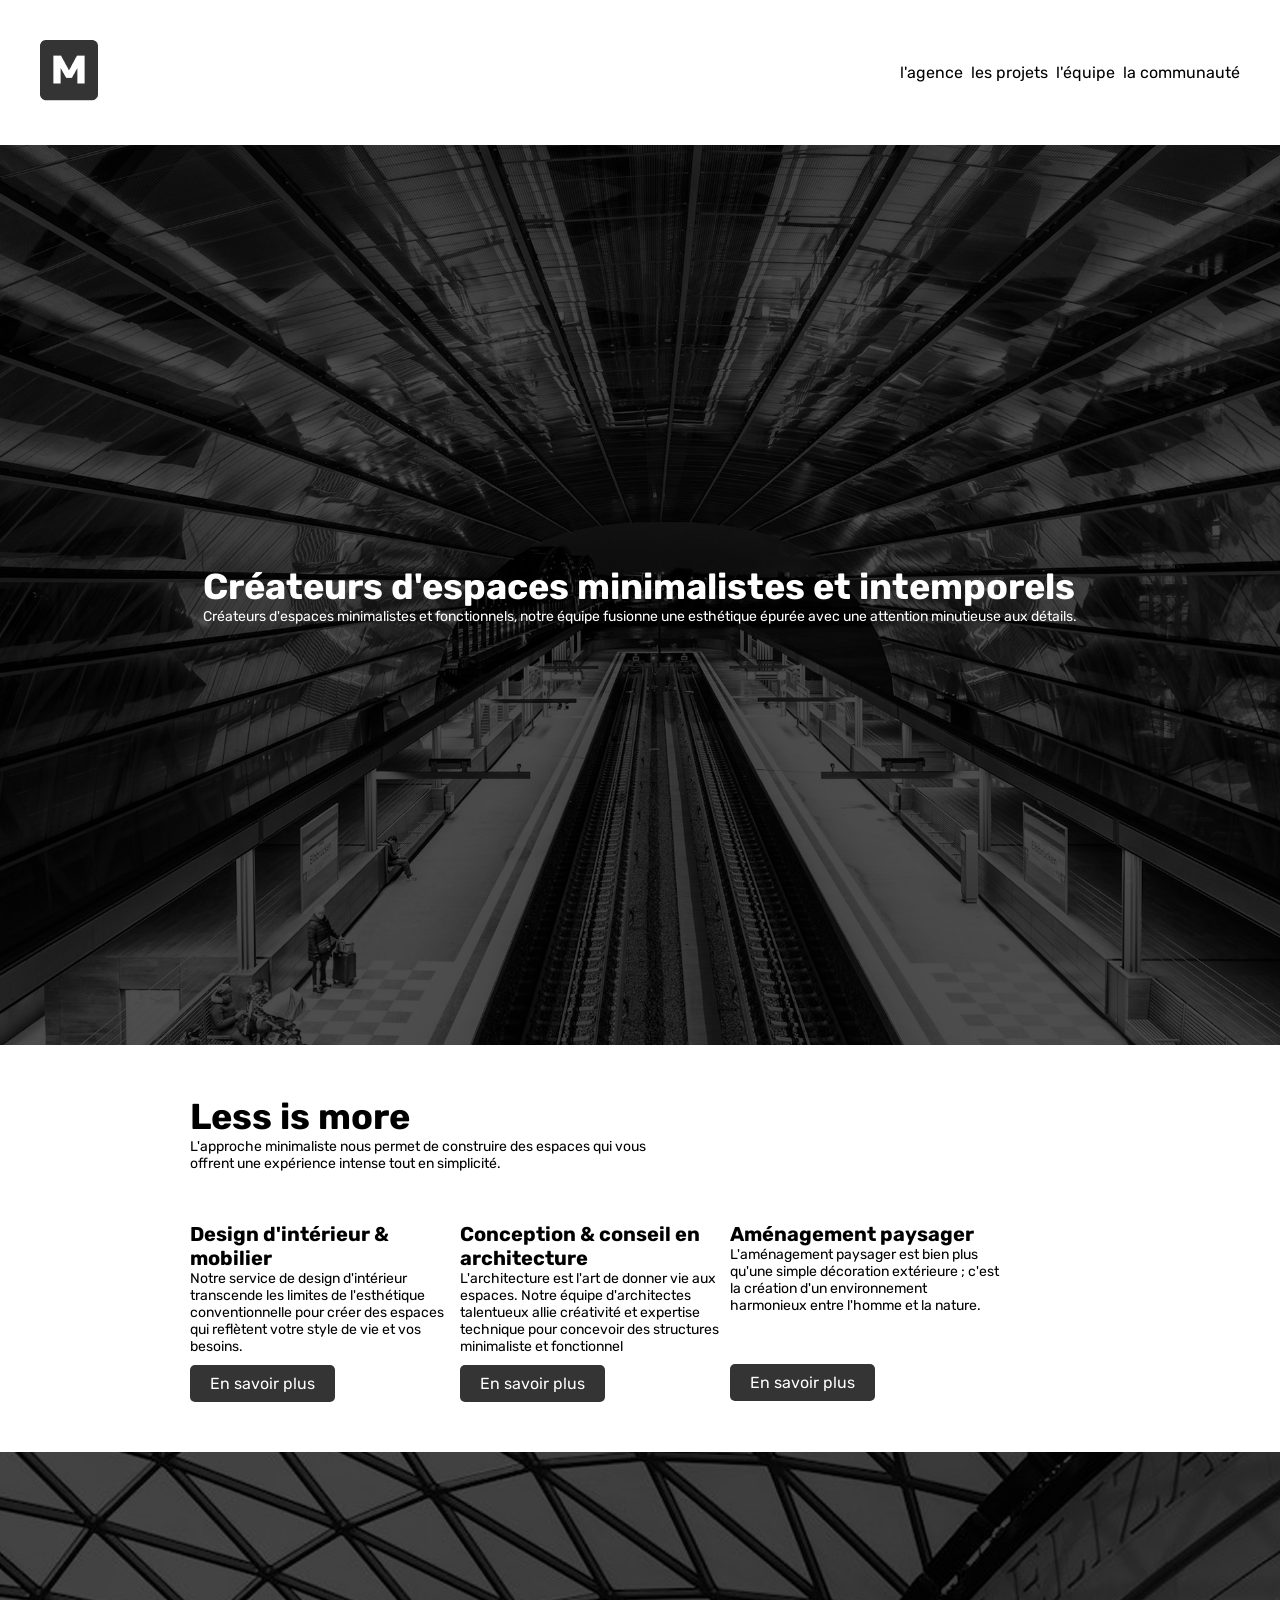
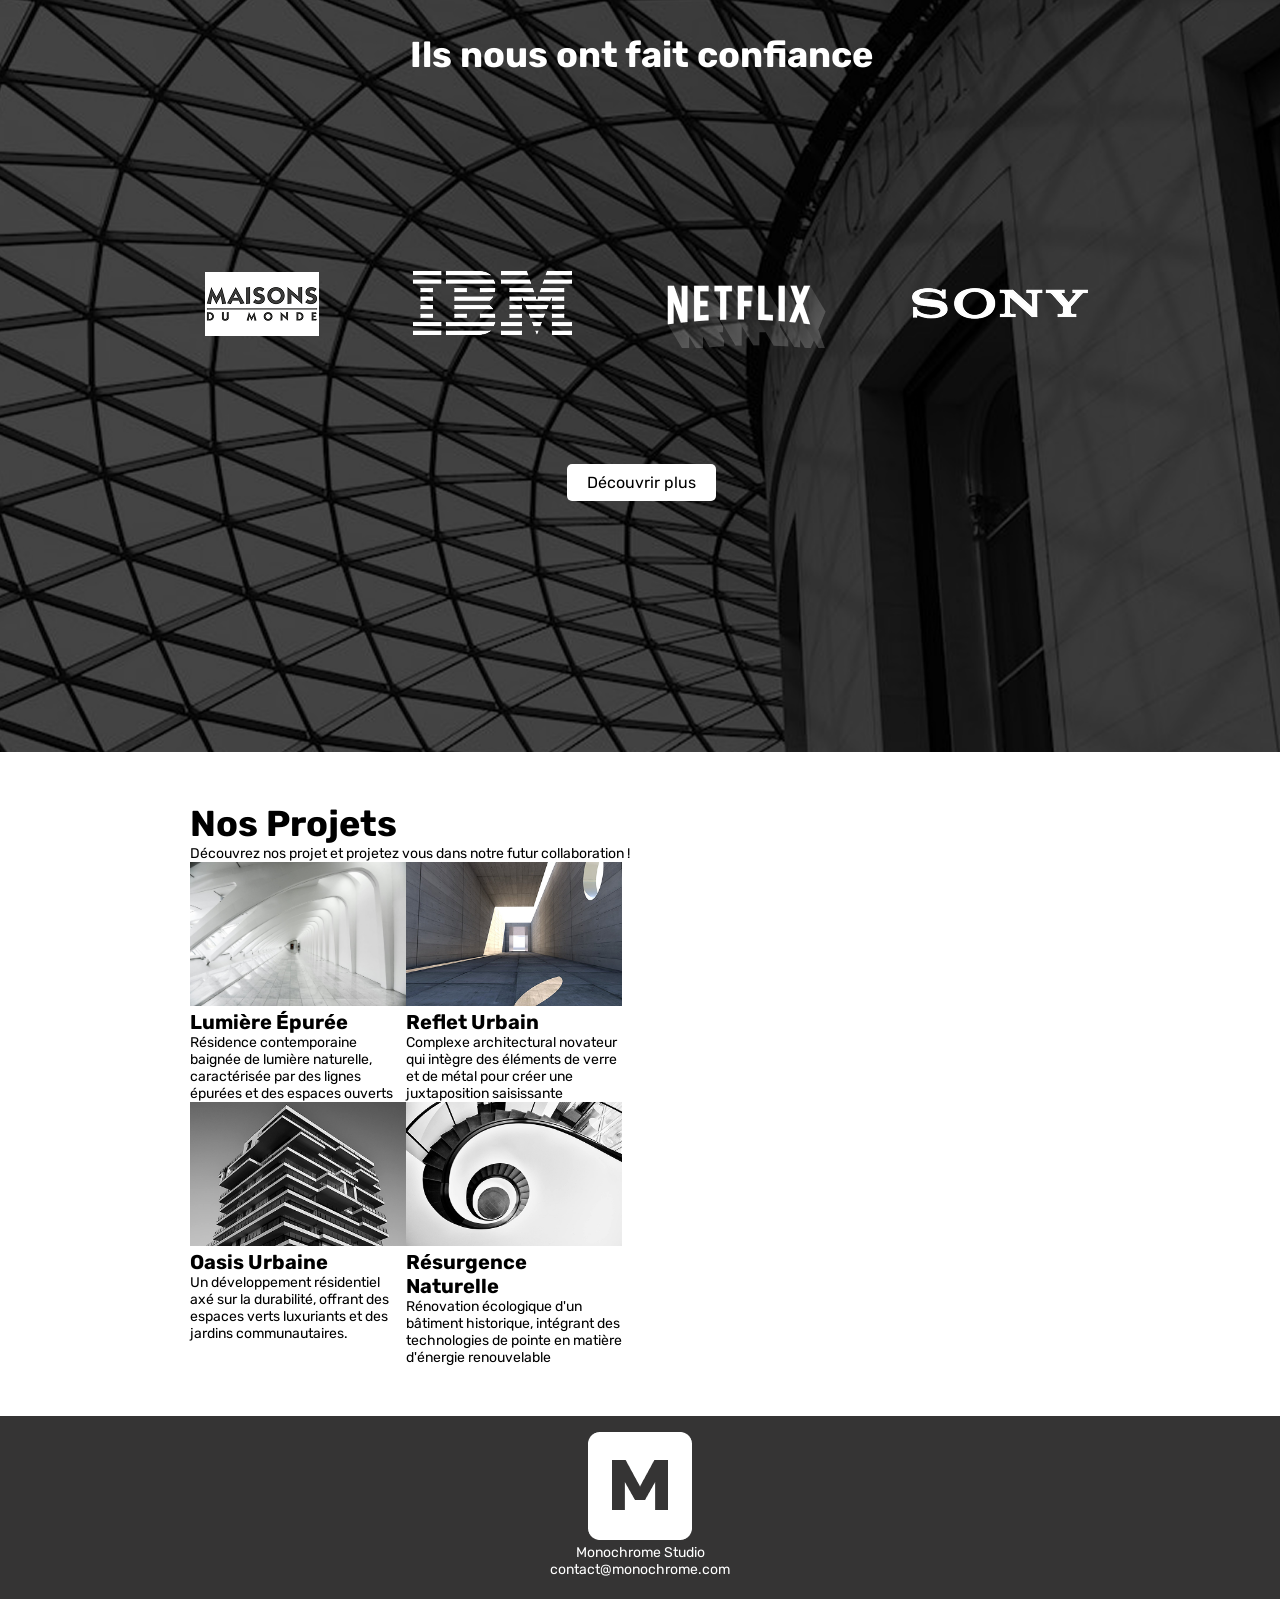
==== index.html @ 053a8d9b "ajout" ====
<!DOCTYPE html>
<html lang="en">

<head>
    <meta charset="UTF-8">
    <meta name="viewport" content="width=device-width, initial-scale=1.0">
    <title>Monochrome</title>
    <link rel="stylesheet" href="style.css">
</head>

<body>
    <header>

        <div>
            <img src="asset/logo-black.png" alt="logo">
        </div>

        <nav id="menu" class="gap-8">

            <a href="" class="black">l'agence</a>
            <a href="#projets" class="black">les projets</a>
            <a href="" class="black">l'équipe</a>
            <a href="" class="black">la communauté</a>

        </nav>

    </header>

    <main>

        <section class="section-hero blanc">
            <div class="">
                <h1 class="taille">Créateurs d'espaces minimalistes et intemporels</h1>
                <p>Créateurs d'espaces minimalistes et fonctionnels, notre équipe fusionne une esthétique
                    épurée avec une attention minutieuse aux détails.</p>
            </div>
        </section>


        <section class="container-1200">
            <h2 class="taille">Less is more</h2>
            <p>L'approche minimaliste nous permet de construire des espaces qui vous <br>offrent une expérience intense
                tout en simplicité.</p>

            <div class="flex mt-50">
                <div class="w-30">
                    <h2>Design d'intérieur & mobilier</h2>
                    <p>Notre service de design d'intérieur transcende les limites de l'esthétique conventionnelle pour
                        créer des espaces qui reflètent votre style de vie et vos besoins. </p>
                    <a class="bouton mt-10" href="">En savoir plus</a>
                </div>

                <div class="w-30">
                    <h2>Conception & conseil en architecture</h2>
                    <p>L'architecture est l'art de donner vie aux espaces. Notre équipe d'architectes talentueux allie
                        créativité et expertise technique pour concevoir des structures minimaliste et fonctionnel</p>
                    <a class="bouton mt-10" href="">En savoir plus</a>
                </div>

                <div class="w-30">
                    <h2>Aménagement paysager</h2>
                    <p>L'aménagement paysager est bien plus qu'une simple décoration extérieure ; c'est la création d'un
                        environnement harmonieux entre l'homme et la nature. </p>
                    <a class="bouton mt-50" href="">En savoir plus</a>
                </div>
            </div>
        </section>

        <section class="fond2">

            <h2 class="taille blanc relative">Ils nous ont fait confiance</h2>

            <div>
                <img class="padding" src="asset/maison-du-monde.png" alt="maison-du-monde">
                <img class="padding" src="asset/ibm.png" alt="ibm">
                <img class="padding" src="asset/netflix.png" alt="netflix">
                <img class="padding" src="asset/sony.png" alt="sony">
            </div>

            <a class="btn" href="">Découvrir plus</a>
        </section>

        <section id="projets" class="container-1200">

            <div>
                <h2 class="taille">Nos Projets</h2>
                <p>Découvrez nos projet et projetez vous dans notre futur collaboration !</p>

            </div>

            <div class="flex w-48">

                <div class="w-50">
                    <a target=_blank href="page2.html">

                        <img src="asset/img1-lumiere-Epuree.png" alt="lumière" class="w-100">
                        <h2>Lumière Épurée</h2>
                        <p>Résidence contemporaine baignée de lumière naturelle, caractérisée par des lignes épurées et
                            des
                            espaces ouverts</p>
                    </a>
                </div>

                <div class="w-50">
                    <img src="asset/img-galerie-2.png" alt="reflet" class="w-100">
                    <h2>Reflet Urbain</h2>
                    <p>Complexe architectural novateur qui intègre des éléments de verre et de métal pour créer une
                        juxtaposition saisissante</p>
                </div>



                <div class="w-50">
                    <img src="asset/img-galerie-3.png" alt="oasis" class="w-100">
                    <h2>Oasis Urbaine</h2>
                    <p>Un développement résidentiel axé sur la durabilité, offrant des espaces verts luxuriants et
                        des
                        jardins communautaires.</p>
                </div>

                <div class="w-50">
                    <img src="asset/img-galerie-4.png" alt="résurgence" class="w-100">
                    <h2>Résurgence Naturelle</h2>
                    <p>Rénovation écologique d'un bâtiment historique, intégrant des technologies de pointe en
                        matière
                        d'énergie renouvelable</p>
                </div>
            </div>
        </section>
    </main>

    <footer>
        <img src="asset/logo-white.png" alt="logo">
        <p>Monochrome Studio</p>
        <p>contact@monochrome.com</p>
    </footer>


</body>

</html>
---- style.css ----
@import url('https://fonts.googleapis.com/css2?family=Rubik:ital,wght@0,300..900;1,300..900&display=swap');

* {
    margin: 0;
    padding: 0;
    box-sizing: border-box;
    font-family: "Rubik", sans-serif;
}

body {
    font-family: "Rubik", sans-serif;
}

header {
    display: flex;
    flex-wrap: wrap;
    justify-content: space-between;
    align-items: center;
    padding: 40px;
}

.gap-8 {
    display: flex;
    gap: 8px;
}

/*
header a {
    font-size: 16px;
    color: black;
}

nav {
    width: max-content;
}
*/

.blanc {
    color: #FFFFFF;
}

.centrer {
    text-align: center;
}

.section-hero {
    width: 1280px;
    height: 100vh;
    /* 100% de la hauteur de l'écran */
    background-image: url(asset/bg-image-hero.png);
    background-repeat: no-repeat;
    background-size: cover;
    display: flex;
    align-items: center;
    justify-content: center;
}

.fond2 {
    width: 1283px;
    height: 100vh;
    background-image: url(asset/bg-image-2.png);
    background-repeat: no-repeat;
    background-position: center;
    background-size: cover;
    display: flex;
    flex-direction: column;
    justify-content: center;
    align-items: center;
    text-align: center;
    padding: 2rem;
}

/*
nav a {
    text-align: center;
    font-weight: bold;
    padding: 10px;
}
*/

/* Texte */
a {
    text-decoration: none;
    color: black;
    /* font-size: 16px; */
}

.black {
    color: black;
}

/* Taille */

.w-40 {
    width: 40px;
}

/*
#menu a {
    letter-spacing: 0.2rem;
}

#menu li {
    display: inline-block;
    padding: 0 1rem;
}

li {
    list-style: none;
}

ul {
    padding: 0;
}
*/

.taille {
    font-size: 36px;
}

h1 {
    font-weight: bold;
}

h2 {
    font-weight: bold;
    font-size: 20px;
}

p {
    font-weight: 400;
    font-size: 14px;
}

.paragraphe {
    width: 307px;
    height: 213px;
}

.paragraphes {
    width: 315px;
    height: 161px;
}

.flex {
    display: flex;
    flex-wrap: wrap;
    /* justify-content: space-between; */
    /* align-items: center; */
}

.w-30{
    width: 30%;
}

.w-48{
    width: 48%;
}

.w-50{
    width: 50%;
}

.w-100{
    width: 100%;
}

.container-1200{
    max-width: 1000px;
    width: 100%;
    margin-left: auto;
    margin-right: auto;
    padding: 50px;
}

.padding {
    padding: 2rem;
}

.relative {
    position: relative;
    top: -150px;
}

.position {
    position: relative;
    left: 260px;
}

.bouton {
    border-radius: 5px;
    background-color: #353434;
    padding: 9px 20px;
    color: white;
    display: inline-block;
}

.btn {
    border-radius: 5px;
    background-color: white;
    padding: 9px 20px;
    color: black;
    display: inline-block;
    position: relative;
    top: 80px;
}

.bouton_deux {
    border-radius: 5px;
    background-color: #353434;
    color: white;
    padding: 9px 20px;
    display: inline-block;
    position: absolute;
    top: 120px;
}

.lumière {
    width: 832px;
    height: 521px;
}

.architecture {
    width: 350px;
    height: 525px;
}

.marges {
    margin-inline: 200px 200px;
}

footer {
    width: 1280px;
    height: 183px;
    background-color: #353434;
    text-align: center;
    color: white;
    padding: 1rem 0 1rem 0;
}

.mt-50{
    margin-top: 50px;
}

.mt-10{
    margin-top: 10px;
}
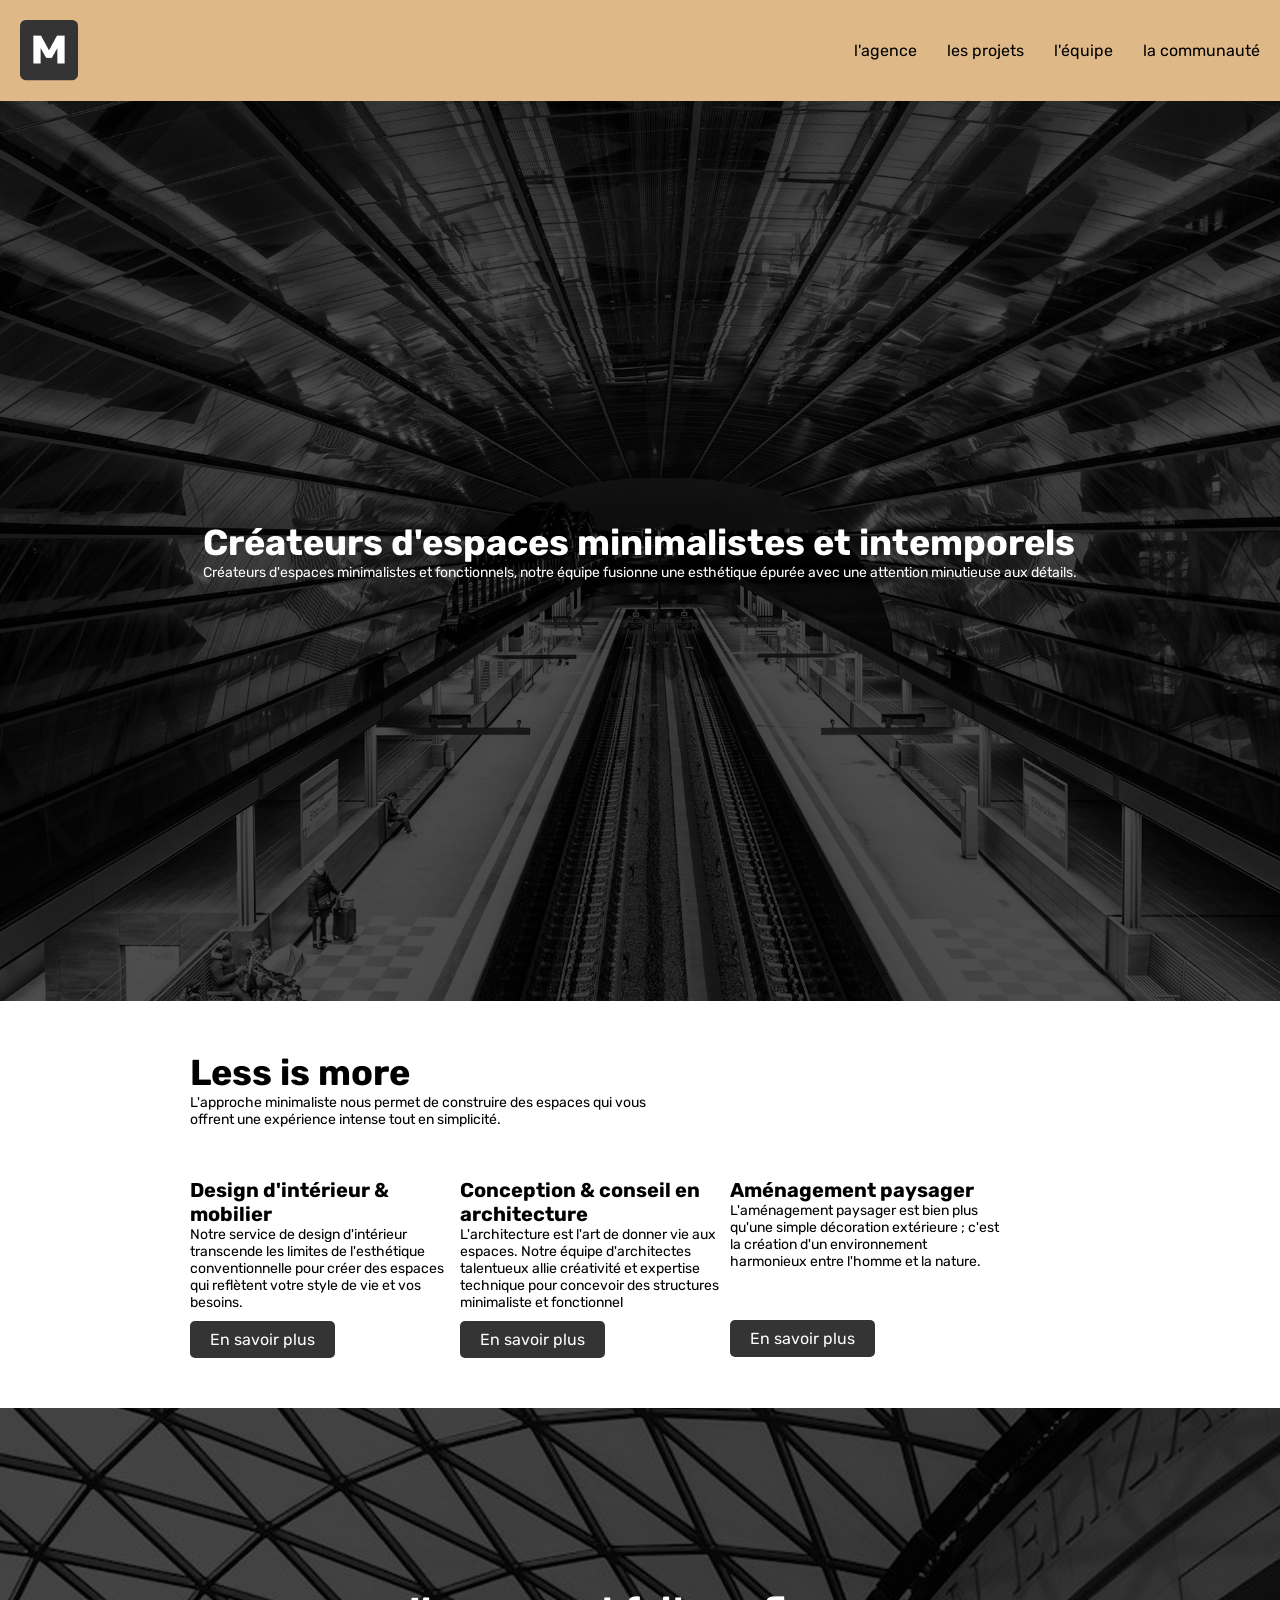
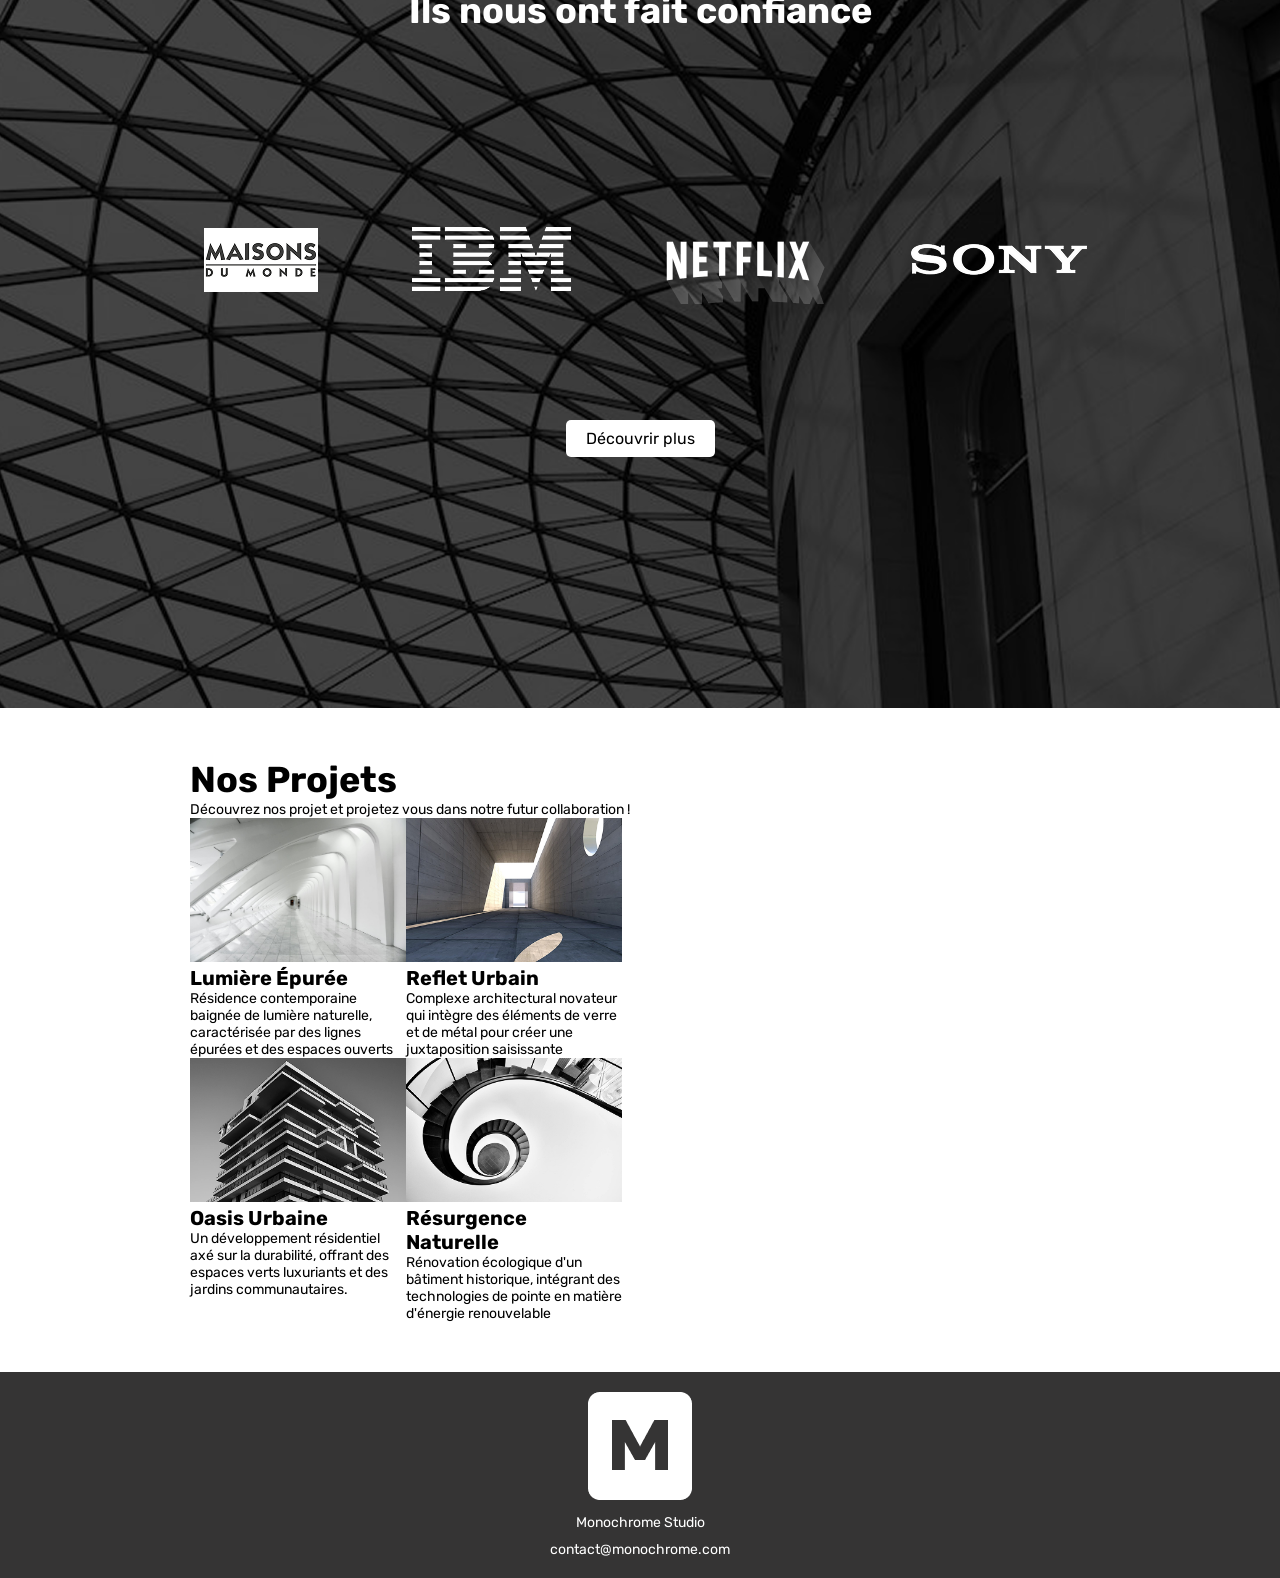
==== commit 4e3ee7d7: "header" ====
--- a/index.html
+++ b/index.html
@@ -12,16 +12,18 @@
     <header>
 
         <div>
-            <img src="asset/logo-black.png" alt="logo">
+            <a href="index.html">
+                <img src="asset/logo-black.png" alt="logo" class="logo">
+            </a>
         </div>
 
-        <nav id="menu" class="gap-8">
-
-            <a href="" class="black">l'agence</a>
-            <a href="#projets" class="black">les projets</a>
-            <a href="" class="black">l'équipe</a>
-            <a href="" class="black">la communauté</a>
-
+        <nav>
+            <ul>
+                <li><a href="" class="black">l'agence</a></li>
+                <li><a href="#projets" class="black">les projets</a></li>
+                <li><a href="" class="black">l'équipe</a></li>
+                <li><a href="" class="black">la communauté</a></li>
+            </ul>
         </nav>
 
     </header>
@@ -131,8 +133,8 @@
 
     <footer>
         <img src="asset/logo-white.png" alt="logo">
-        <p>Monochrome Studio</p>
-        <p>contact@monochrome.com</p>
+        <p class="mt-10">Monochrome Studio</p>
+        <p class="mt-10">contact@monochrome.com</p>
     </footer>
 
 
--- a/style.css
+++ b/style.css
@@ -11,29 +11,38 @@
     font-family: "Rubik", sans-serif;
 }
 
+.logo {
+    display: flex;
+    align-items: center;
+}
+
 header {
+    position: sticky;
+    top: 0;
+    left: 0;
     display: flex;
     flex-wrap: wrap;
     justify-content: space-between;
     align-items: center;
-    padding: 40px;
+    padding: 20px;
+    background-color: burlywood;
+}
+
+ul {
+    display: flex;
+    justify-content: space-between;
+    align-items: center;
+    gap: 30px;
+}
+
+li {
+    list-style: none;
 }
 
 .gap-8 {
     display: flex;
     gap: 8px;
 }
-
-/*
-header a {
-    font-size: 16px;
-    color: black;
-}
-
-nav {
-    width: max-content;
-}
-*/
 
 .blanc {
     color: #FFFFFF;
@@ -44,7 +53,6 @@
 }
 
 .section-hero {
-    width: 1280px;
     height: 100vh;
     /* 100% de la hauteur de l'écran */
     background-image: url(asset/bg-image-hero.png);
@@ -56,7 +64,6 @@
 }
 
 .fond2 {
-    width: 1283px;
     height: 100vh;
     background-image: url(asset/bg-image-2.png);
     background-repeat: no-repeat;
@@ -70,15 +77,9 @@
     padding: 2rem;
 }
 
-/*
-nav a {
-    text-align: center;
-    font-weight: bold;
-    padding: 10px;
-}
-*/
 
 /* Texte */
+
 a {
     text-decoration: none;
     color: black;
@@ -94,25 +95,6 @@
 .w-40 {
     width: 40px;
 }
-
-/*
-#menu a {
-    letter-spacing: 0.2rem;
-}
-
-#menu li {
-    display: inline-block;
-    padding: 0 1rem;
-}
-
-li {
-    list-style: none;
-}
-
-ul {
-    padding: 0;
-}
-*/
 
 .taille {
     font-size: 36px;
@@ -230,12 +212,10 @@
 }
 
 footer {
-    width: 1280px;
-    height: 183px;
     background-color: #353434;
     text-align: center;
     color: white;
-    padding: 1rem 0 1rem 0;
+    padding: 20px;
 }
 
 .mt-50{
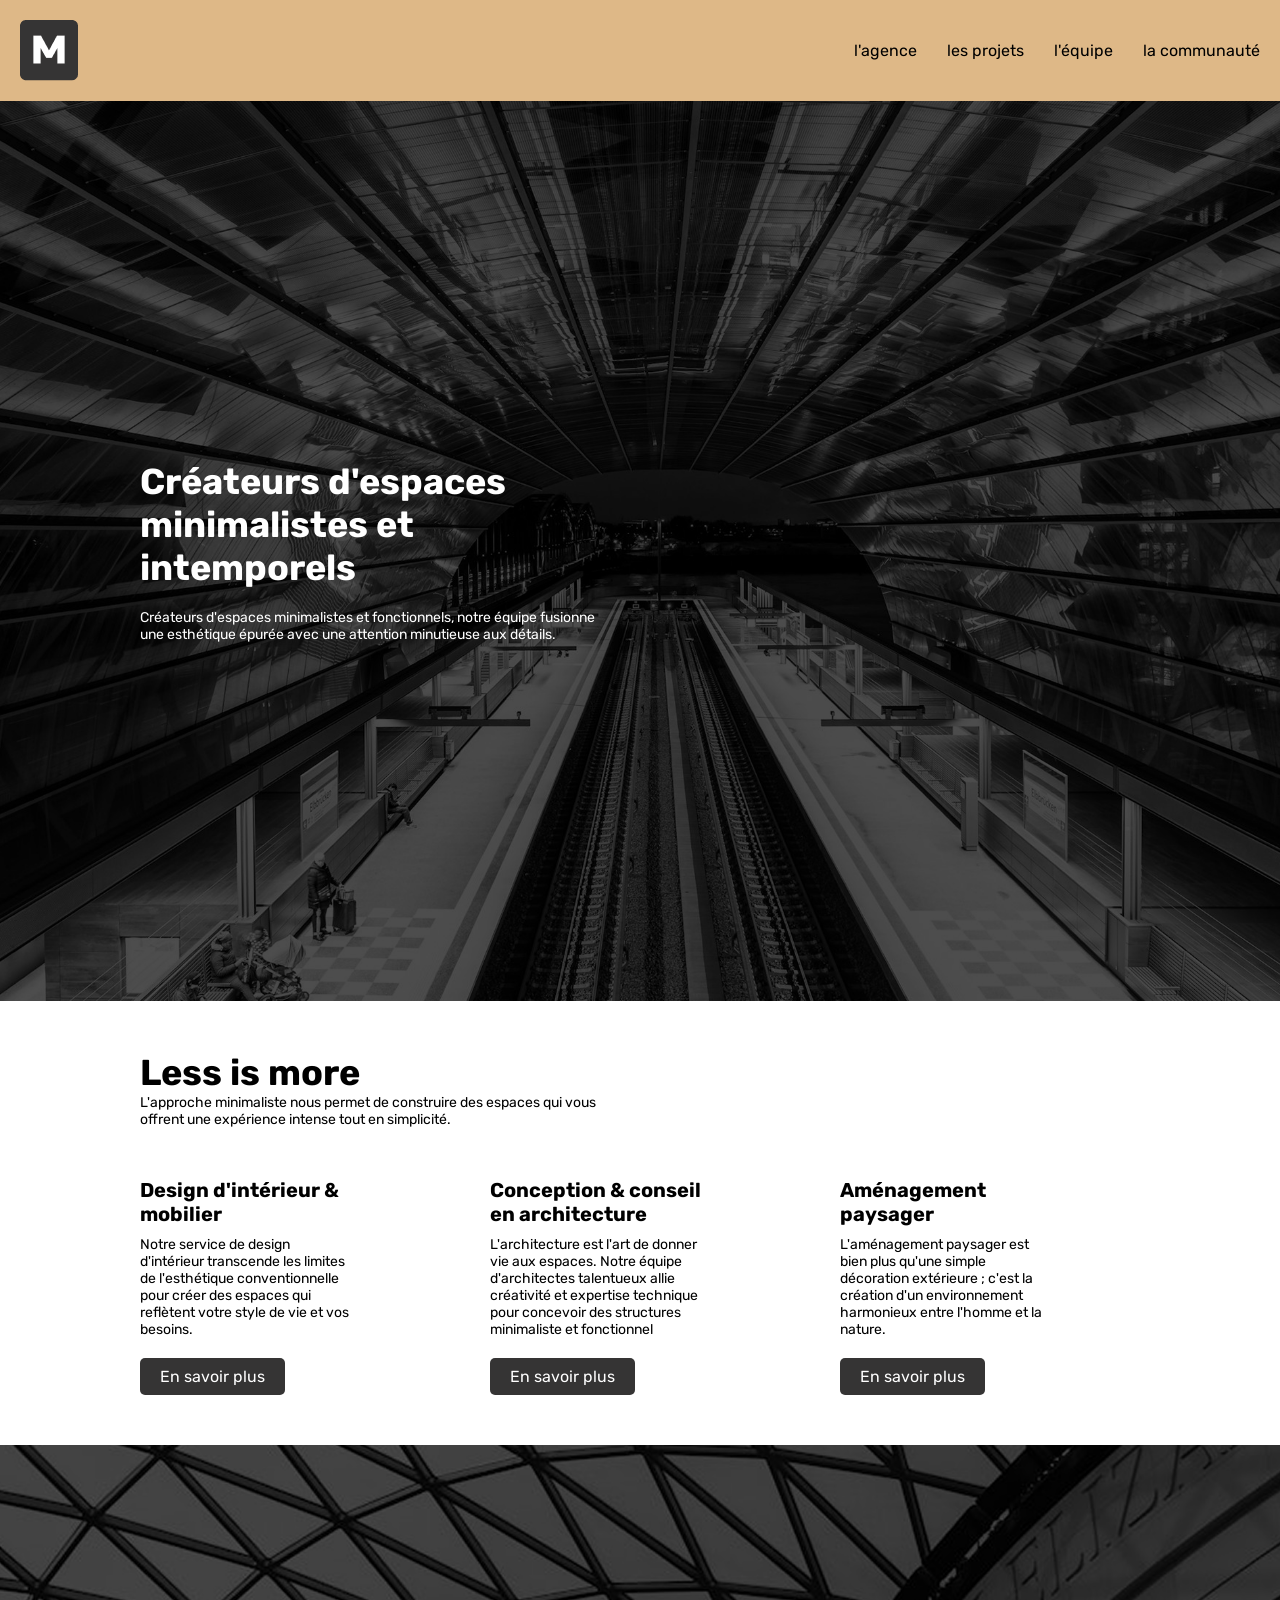
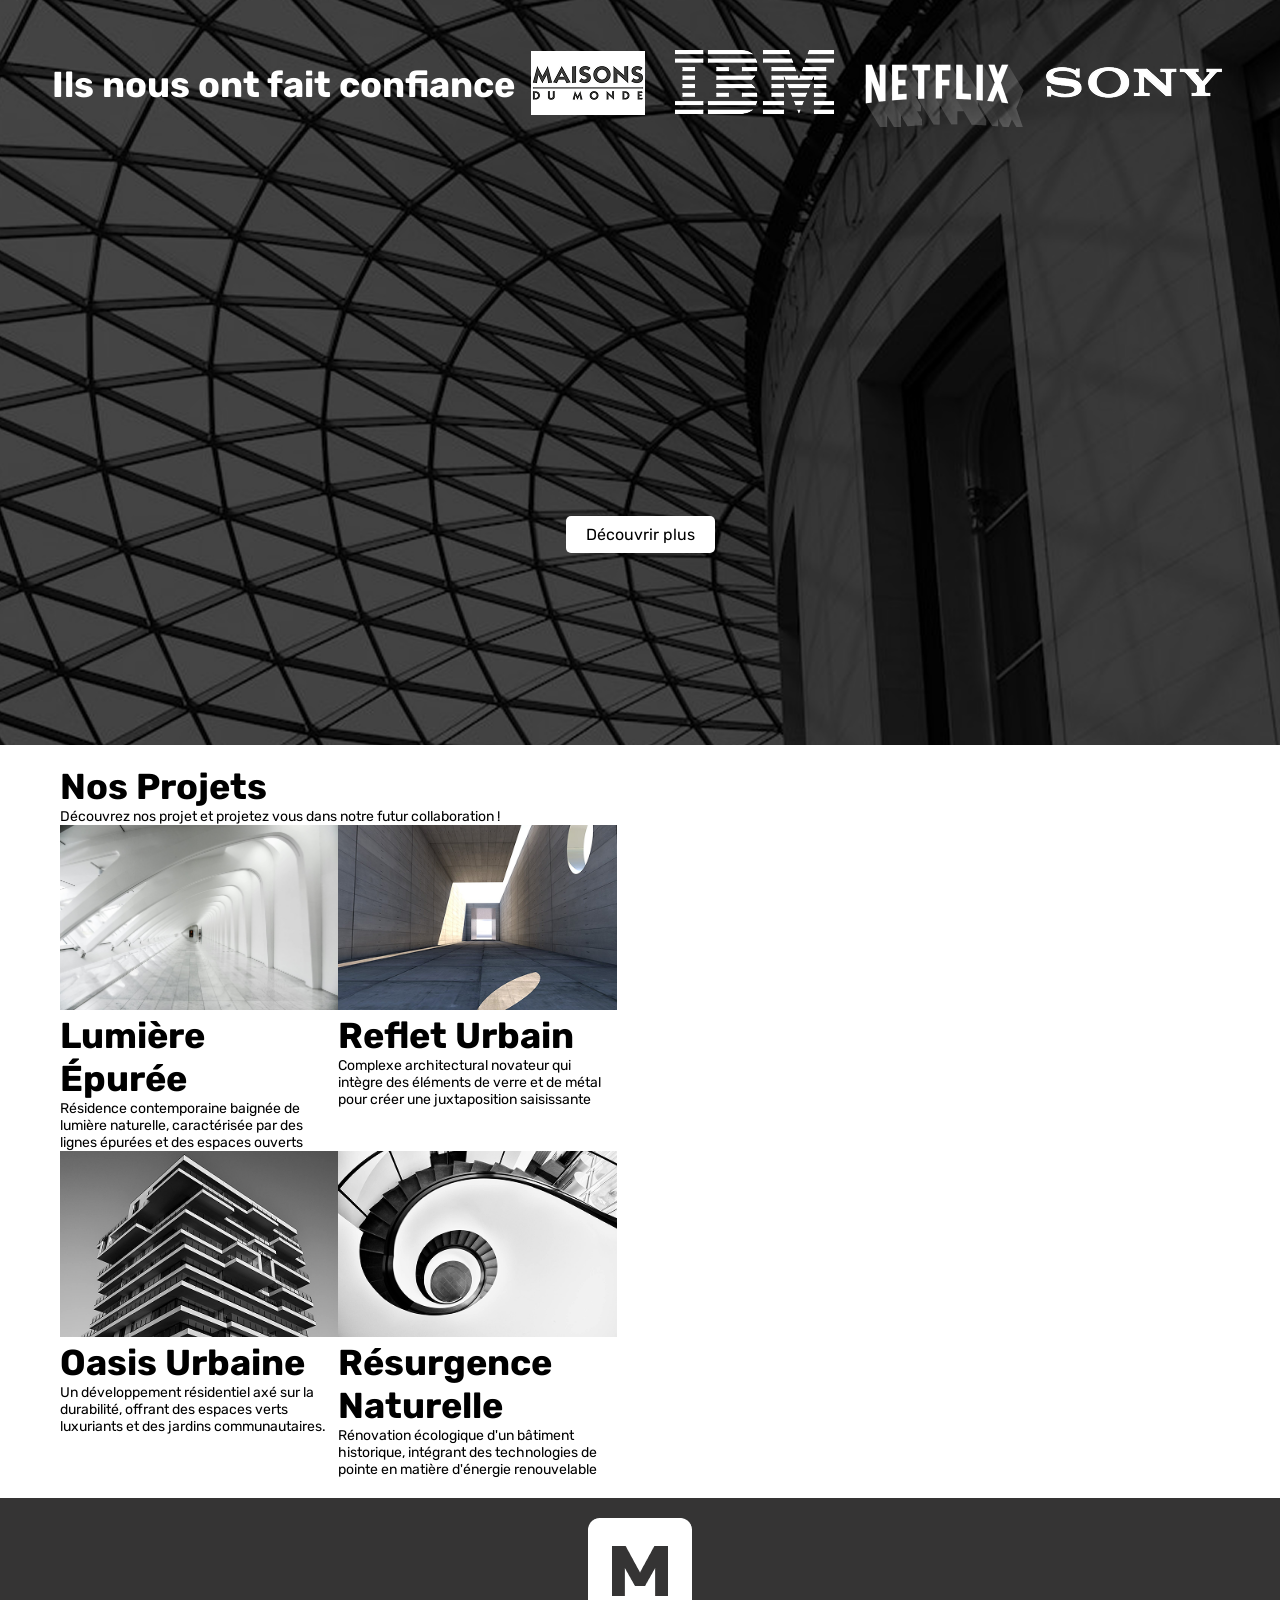
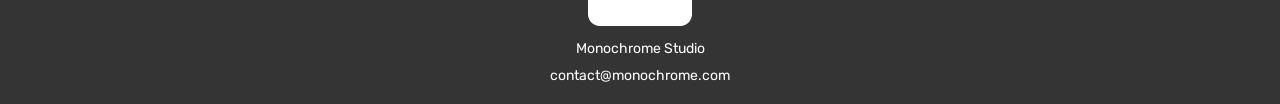
==== commit 1bb647ca: "hero" ====
--- a/index.html
+++ b/index.html
@@ -31,46 +31,46 @@
     <main>
 
         <section class="section-hero blanc">
-            <div class="">
-                <h1 class="taille">Créateurs d'espaces minimalistes et intemporels</h1>
-                <p>Créateurs d'espaces minimalistes et fonctionnels, notre équipe fusionne une esthétique
-                    épurée avec une attention minutieuse aux détails.</p>
+            <div class="container-1000">
+                <h1>Créateurs d'espaces <br> minimalistes et <br> intemporels</h1>
+                <p class="mt-20">Créateurs d'espaces minimalistes et fonctionnels, notre équipe fusionne <br> une esthétique épurée avec une attention minutieuse aux détails.</p>
             </div>
         </section>
 
 
-        <section class="container-1200">
-            <h2 class="taille">Less is more</h2>
-            <p>L'approche minimaliste nous permet de construire des espaces qui vous <br>offrent une expérience intense
-                tout en simplicité.</p>
+        <section class="padding-50">
+            <div class="container-1000">
 
-            <div class="flex mt-50">
-                <div class="w-30">
-                    <h2>Design d'intérieur & mobilier</h2>
-                    <p>Notre service de design d'intérieur transcende les limites de l'esthétique conventionnelle pour
-                        créer des espaces qui reflètent votre style de vie et vos besoins. </p>
-                    <a class="bouton mt-10" href="">En savoir plus</a>
+                <div>
+                    <h2>Less is more</h2>
+                    <p>L'approche minimaliste nous permet de construire des espaces qui vous <br>offrent une expérience intense tout en simplicité.</p>
                 </div>
 
-                <div class="w-30">
-                    <h2>Conception & conseil en architecture</h2>
-                    <p>L'architecture est l'art de donner vie aux espaces. Notre équipe d'architectes talentueux allie
-                        créativité et expertise technique pour concevoir des structures minimaliste et fonctionnel</p>
-                    <a class="bouton mt-10" href="">En savoir plus</a>
-                </div>
+                <div class="flex mt-50">
+                    <div class="w-30">
+                        <h3>Design d'intérieur & <br> mobilier</h3>
+                        <p class="mt-10">Notre service de design <br> d'intérieur transcende les limites <br> de l'esthétique conventionnelle <br> pour créer des espaces qui <br> reflètent votre style de vie et vos <br> besoins. </p>
+                        <a class="bouton mt-20" href="">En savoir plus</a>
+                    </div>
 
-                <div class="w-30">
-                    <h2>Aménagement paysager</h2>
-                    <p>L'aménagement paysager est bien plus qu'une simple décoration extérieure ; c'est la création d'un
-                        environnement harmonieux entre l'homme et la nature. </p>
-                    <a class="bouton mt-50" href="">En savoir plus</a>
+                    <div class="w-30">
+                        <h3>Conception & conseil <br> en architecture</h3>
+                        <p class="mt-10">L'architecture est l'art de donner <br> vie aux espaces. Notre équipe <br> d'architectes talentueux allie <br> créativité et expertise technique <br> pour concevoir des structures <br> minimaliste et fonctionnel</p>
+                        <a class="bouton mt-20" href="">En savoir plus</a>
+                    </div>
+
+                    <div class="w-30">
+                        <h3>Aménagement <br> paysager</h3>
+                        <p class="mt-10">L'aménagement paysager est <br> bien plus qu'une simple <br> décoration extérieure ; c'est la <br> création d'un environnement <br> harmonieux entre l'homme et la <br> nature. </p>
+                        <a class="bouton mt-20" href="">En savoir plus</a>
+                    </div>
                 </div>
             </div>
         </section>
 
         <section class="fond2">
 
-            <h2 class="taille blanc relative">Ils nous ont fait confiance</h2>
+            <h2 class="taille blanc">Ils nous ont fait confiance</h2>
 
             <div>
                 <img class="padding" src="asset/maison-du-monde.png" alt="maison-du-monde">
@@ -82,7 +82,7 @@
             <a class="btn" href="">Découvrir plus</a>
         </section>
 
-        <section id="projets" class="container-1200">
+        <section id="projets" class="container-1200 padding-20">
 
             <div>
                 <h2 class="taille">Nos Projets</h2>
--- a/style.css
+++ b/style.css
@@ -7,13 +7,8 @@
     font-family: "Rubik", sans-serif;
 }
 
-body {
-    font-family: "Rubik", sans-serif;
-}
-
 .logo {
     display: flex;
-    align-items: center;
 }
 
 header {
@@ -57,6 +52,7 @@
     /* 100% de la hauteur de l'écran */
     background-image: url(asset/bg-image-hero.png);
     background-repeat: no-repeat;
+    background-position: center;
     background-size: cover;
     display: flex;
     align-items: center;
@@ -70,11 +66,9 @@
     background-position: center;
     background-size: cover;
     display: flex;
-    flex-direction: column;
+    flex-wrap: wrap;
     justify-content: center;
     align-items: center;
-    text-align: center;
-    padding: 2rem;
 }
 
 
@@ -102,9 +96,15 @@
 
 h1 {
     font-weight: bold;
+    font-size: 36px;
 }
 
 h2 {
+    font-weight: bold;
+    font-size: 36px;
+}
+
+h3 {
     font-weight: bold;
     font-size: 20px;
 }
@@ -127,7 +127,7 @@
 .flex {
     display: flex;
     flex-wrap: wrap;
-    /* justify-content: space-between; */
+    justify-content: space-between;
     /* align-items: center; */
 }
 
@@ -148,15 +148,29 @@
 }
 
 .container-1200{
+    max-width: 1200px;
+    width: 100%;
+    margin-left: auto;
+    margin-right: auto;
+}
+
+.container-1000{
     max-width: 1000px;
     width: 100%;
     margin-left: auto;
     margin-right: auto;
+}
+
+.padding-10 {
+    padding: 10px;
+}
+
+.padding-20 {
+    padding: 20px;
+}
+
+.padding-50 {
     padding: 50px;
-}
-
-.padding {
-    padding: 2rem;
 }
 
 .relative {
@@ -183,8 +197,6 @@
     padding: 9px 20px;
     color: black;
     display: inline-block;
-    position: relative;
-    top: 80px;
 }
 
 .bouton_deux {
@@ -218,10 +230,14 @@
     padding: 20px;
 }
 
+.mt-10{
+    margin-top: 10px;
+}
+
+.mt-20{
+    margin-top: 20px;
+}
+
 .mt-50{
     margin-top: 50px;
-}
-
-.mt-10{
-    margin-top: 10px;
 }
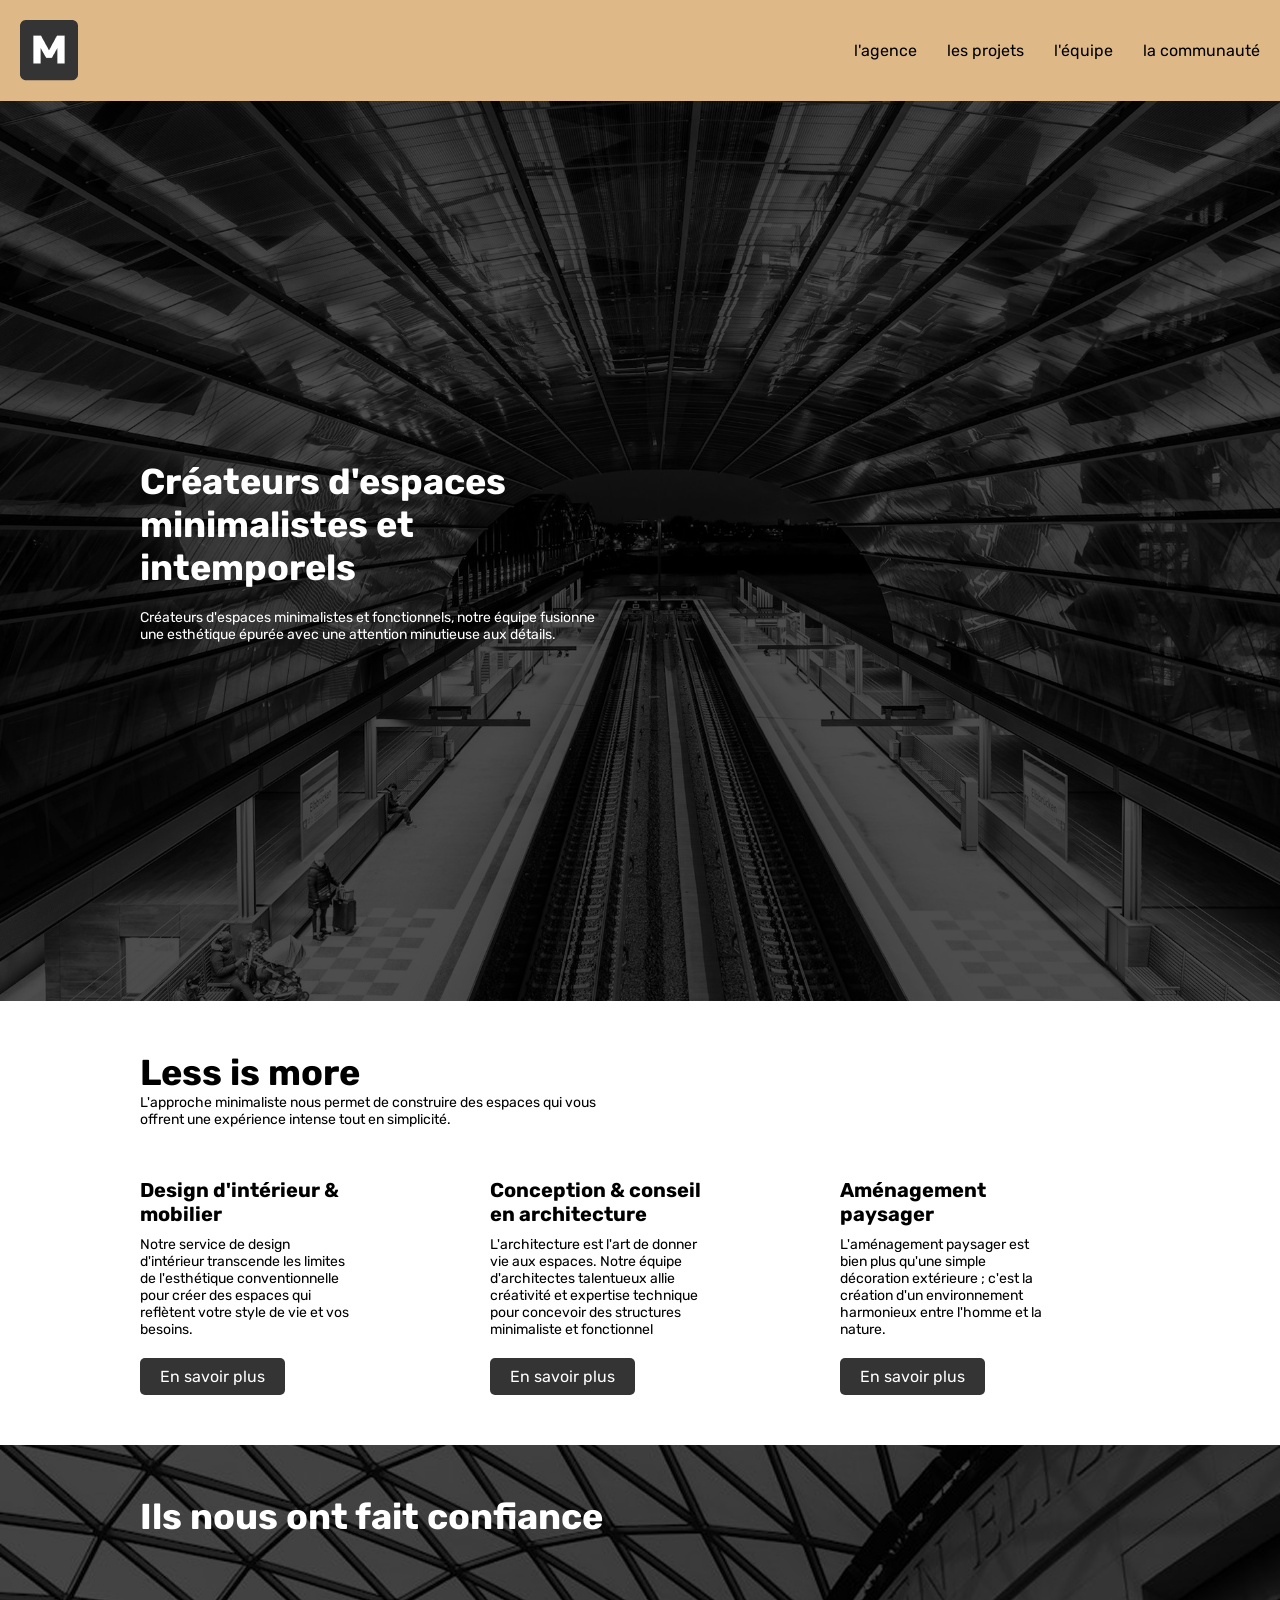
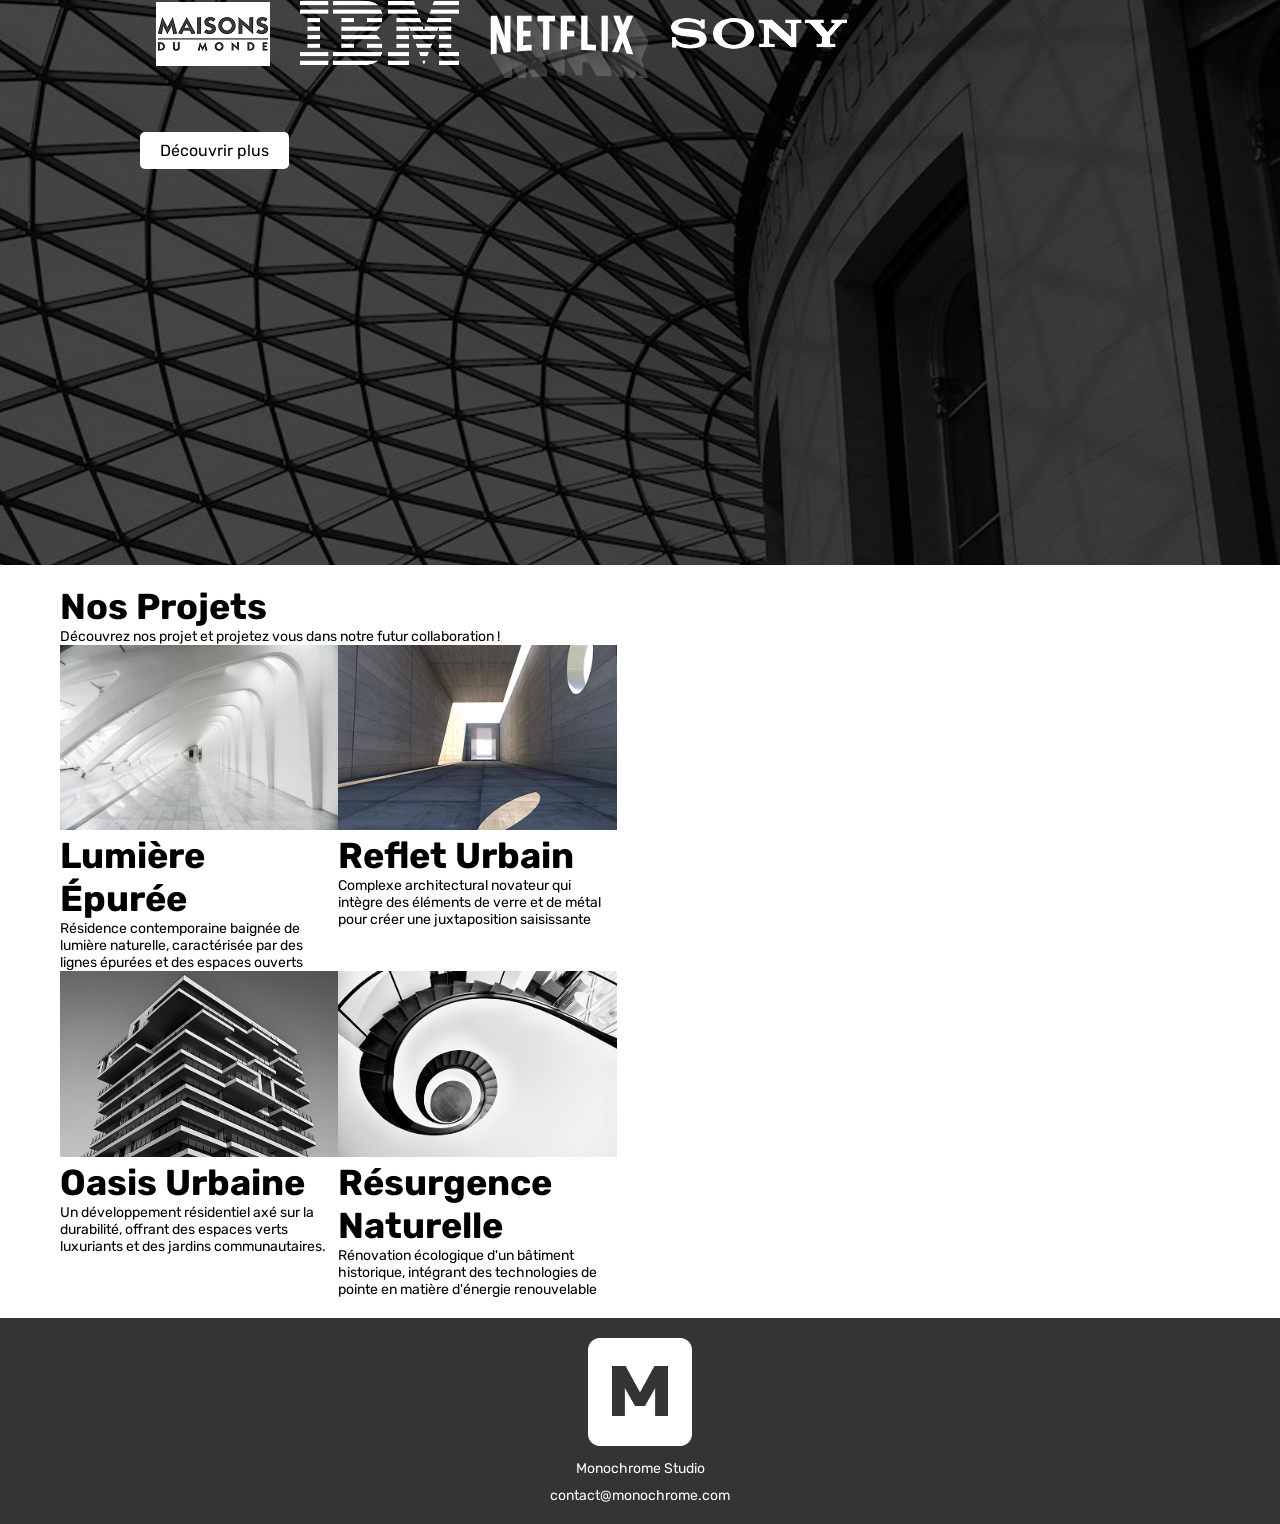
==== commit a6659429: "section 3" ====
--- a/index.html
+++ b/index.html
@@ -39,6 +39,7 @@
 
 
         <section class="padding-50">
+
             <div class="container-1000">
 
                 <div>
@@ -69,17 +70,21 @@
         </section>
 
         <section class="fond2">
+            
+            <div class="container-1000">
 
-            <h2 class="taille blanc">Ils nous ont fait confiance</h2>
+                <h2 class="blanc mt-50">Ils nous ont fait confiance</h2>
 
-            <div>
-                <img class="padding" src="asset/maison-du-monde.png" alt="maison-du-monde">
-                <img class="padding" src="asset/ibm.png" alt="ibm">
-                <img class="padding" src="asset/netflix.png" alt="netflix">
-                <img class="padding" src="asset/sony.png" alt="sony">
+                <div class="mt-50">
+                    <img src="asset/maison-du-monde.png" alt="maison-du-monde">
+                    <img src="asset/ibm.png" alt="ibm">
+                    <img src="asset/netflix.png" alt="netflix">
+                    <img src="asset/sony.png" alt="sony">
+                </div>
+
+                <a class="btn mt-50" href="">Découvrir plus</a>
             </div>
 
-            <a class="btn" href="">Découvrir plus</a>
         </section>
 
         <section id="projets" class="container-1200 padding-20">
--- a/style.css
+++ b/style.css
@@ -60,7 +60,7 @@
 }
 
 .fond2 {
-    height: 100vh;
+    height: 80vh;
     background-image: url(asset/bg-image-2.png);
     background-repeat: no-repeat;
     background-position: center;
@@ -68,7 +68,6 @@
     display: flex;
     flex-wrap: wrap;
     justify-content: center;
-    align-items: center;
 }
 
 
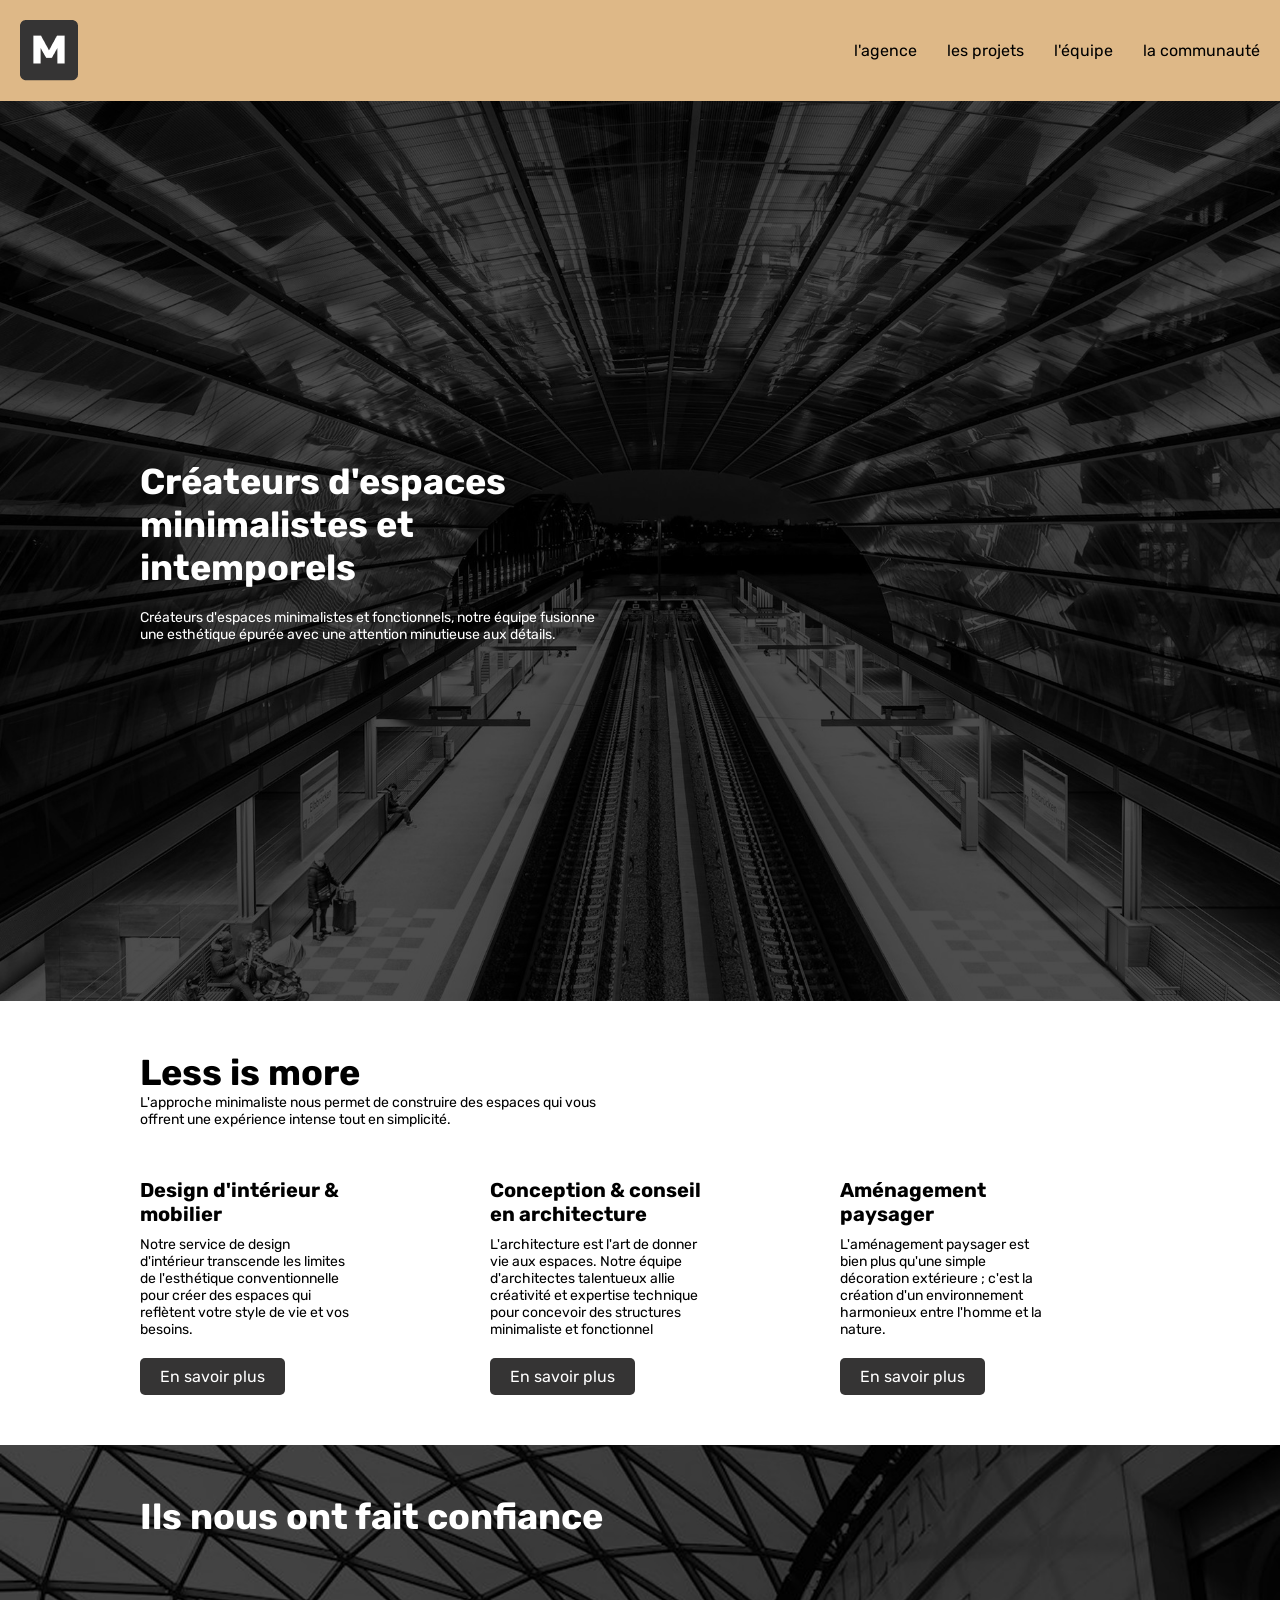
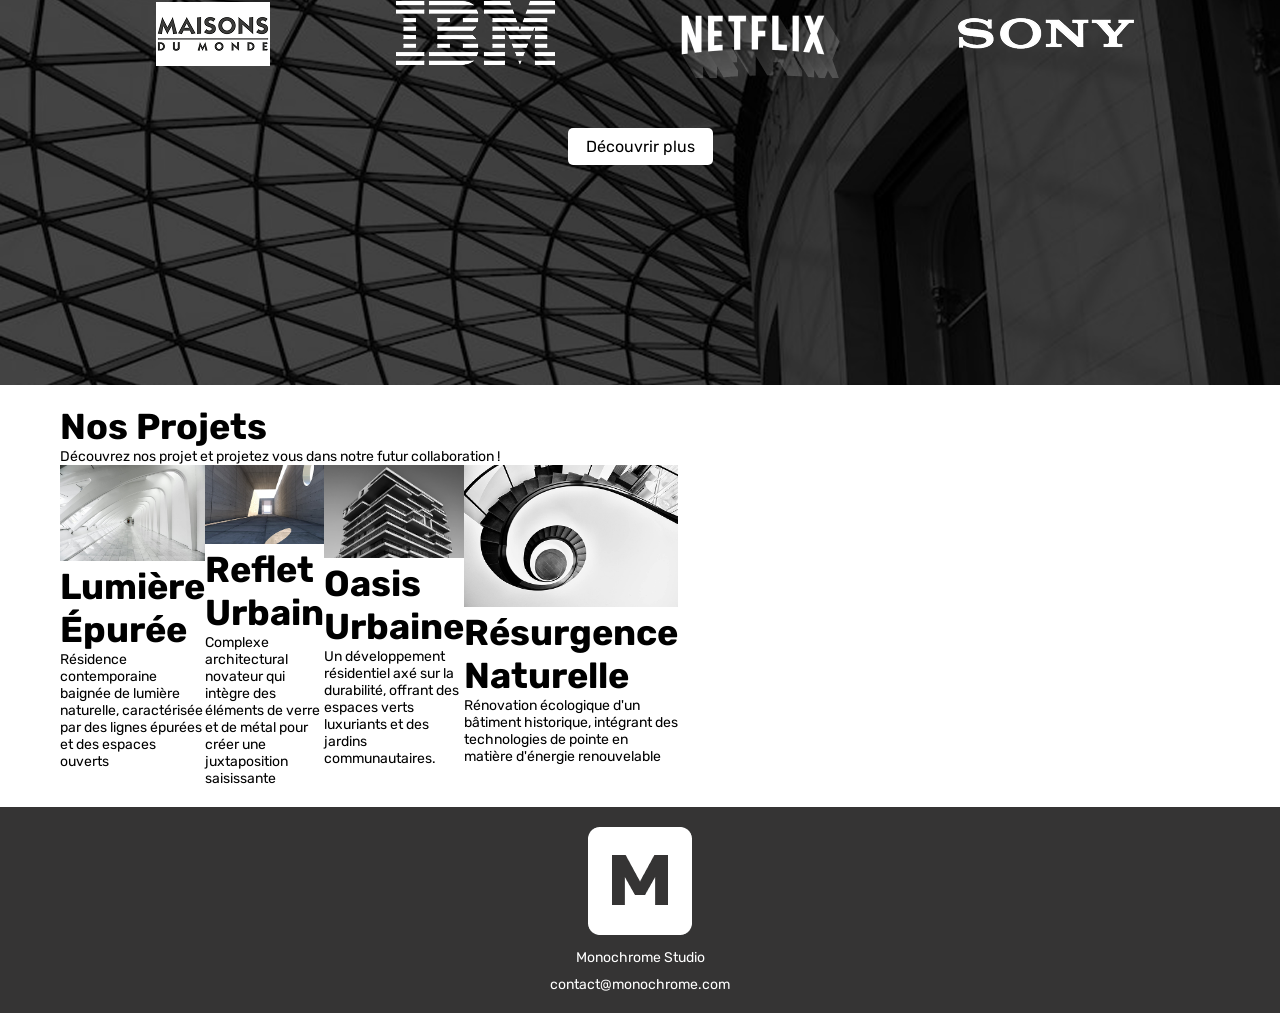
==== commit b76aafcf: "section confiance" ====
--- a/index.html
+++ b/index.html
@@ -75,14 +75,16 @@
 
                 <h2 class="blanc mt-50">Ils nous ont fait confiance</h2>
 
-                <div class="mt-50">
+                <div class="flex mt-50">
                     <img src="asset/maison-du-monde.png" alt="maison-du-monde">
                     <img src="asset/ibm.png" alt="ibm">
                     <img src="asset/netflix.png" alt="netflix">
                     <img src="asset/sony.png" alt="sony">
                 </div>
-
-                <a class="btn mt-50" href="">Découvrir plus</a>
+                
+                <div class="flex justify-content-center">
+                    <a class="btn mt-50" href="">Découvrir plus</a>
+                </div>
             </div>
 
         </section>
--- a/style.css
+++ b/style.css
@@ -60,14 +60,12 @@
 }
 
 .fond2 {
-    height: 80vh;
+    height: 60vh;
     background-image: url(asset/bg-image-2.png);
     background-repeat: no-repeat;
     background-position: center;
     background-size: cover;
     display: flex;
-    flex-wrap: wrap;
-    justify-content: center;
 }
 
 
@@ -125,9 +123,21 @@
 
 .flex {
     display: flex;
-    flex-wrap: wrap;
+    flex-direction: row;
+    flex-wrap: nowrap;
     justify-content: space-between;
-    /* align-items: center; */
+}
+
+.align-items-center {
+    align-items: center;
+}
+
+.justify-content-center {
+    justify-content: center;
+}
+
+.w-25{
+    width: 25%;
 }
 
 .w-30{
@@ -193,7 +203,7 @@
 .btn {
     border-radius: 5px;
     background-color: white;
-    padding: 9px 20px;
+    padding: 9px 18px;
     color: black;
     display: inline-block;
 }
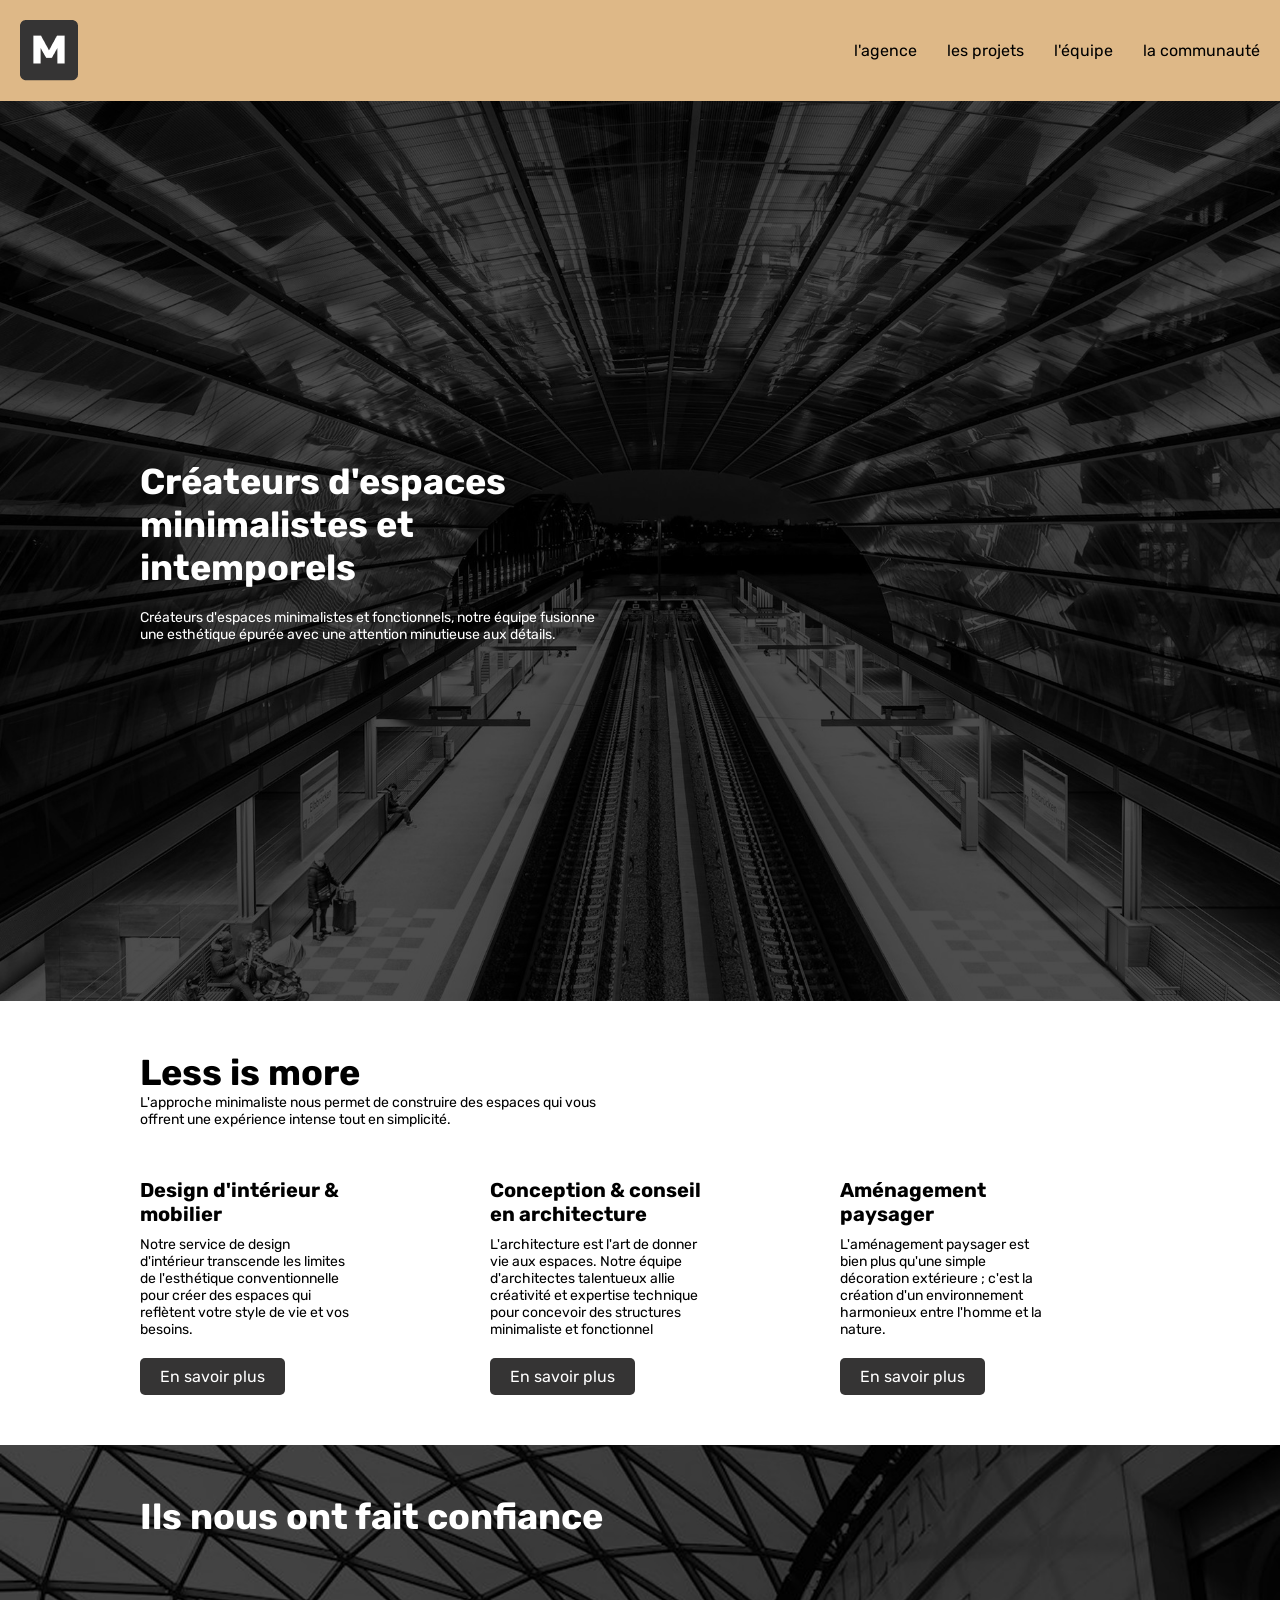
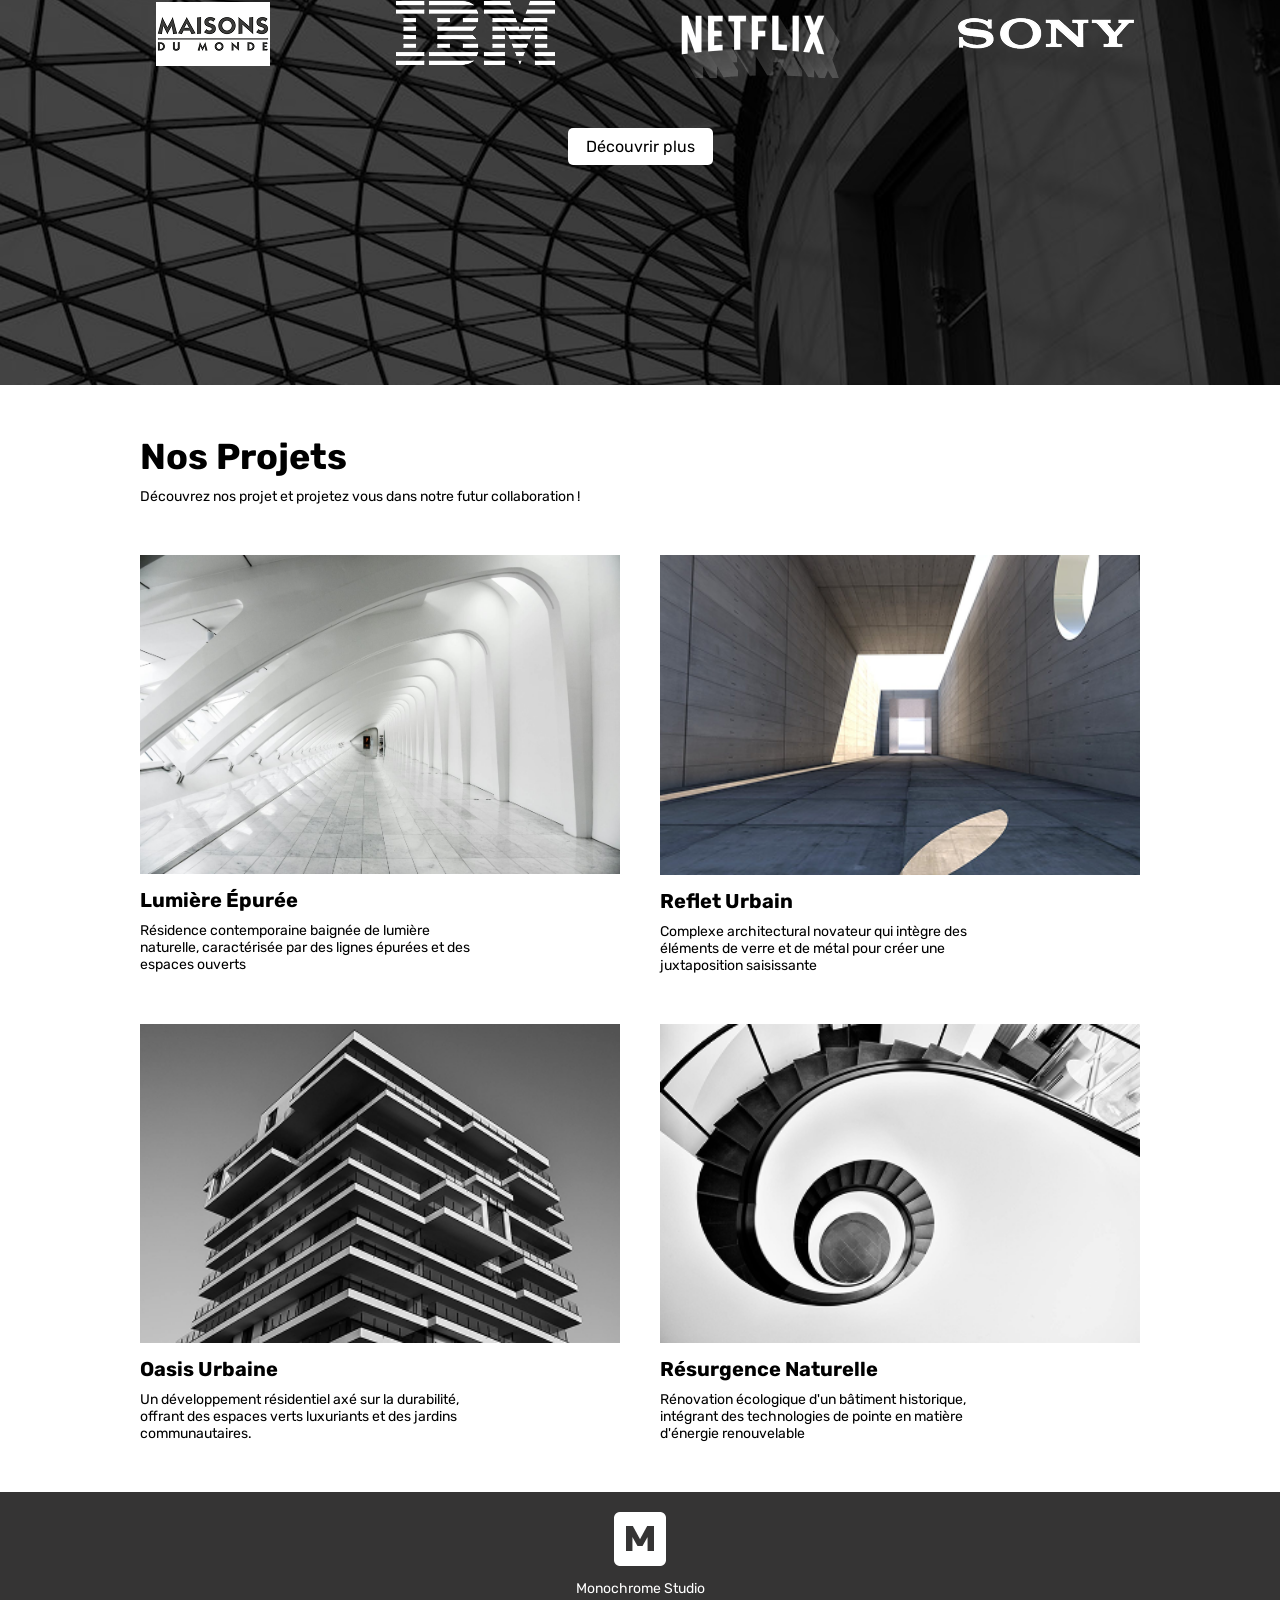
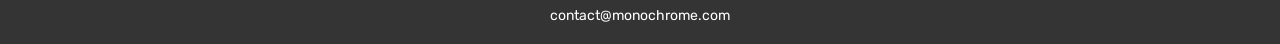
==== commit 77c6befc: "footer" ====
--- a/index.html
+++ b/index.html
@@ -89,57 +89,50 @@
 
         </section>
 
-        <section id="projets" class="container-1200 padding-20">
+        <section id="projets" class="padding-50">
 
-            <div>
-                <h2 class="taille">Nos Projets</h2>
-                <p>Découvrez nos projet et projetez vous dans notre futur collaboration !</p>
+            <div class="container-1000">
 
-            </div>
-
-            <div class="flex w-48">
-
-                <div class="w-50">
-                    <a target=_blank href="page2.html">
-
-                        <img src="asset/img1-lumiere-Epuree.png" alt="lumière" class="w-100">
-                        <h2>Lumière Épurée</h2>
-                        <p>Résidence contemporaine baignée de lumière naturelle, caractérisée par des lignes épurées et
-                            des
-                            espaces ouverts</p>
-                    </a>
+                <div>
+                    <h2>Nos Projets</h2>
+                    <p class="mt-10">Découvrez nos projet et projetez vous dans notre futur collaboration !</p>
                 </div>
 
-                <div class="w-50">
-                    <img src="asset/img-galerie-2.png" alt="reflet" class="w-100">
-                    <h2>Reflet Urbain</h2>
-                    <p>Complexe architectural novateur qui intègre des éléments de verre et de métal pour créer une
-                        juxtaposition saisissante</p>
-                </div>
+                <div class="flex mt-50">
 
+                    <div class="w-48">
+                        <a target=_blank href="page2.html">
+                            <img src="asset/img1-lumiere-Epuree.png" alt="lumière" class="w-100">
+                            <h3 class="mt-10">Lumière Épurée</h3>
+                            <p class="mt-10">Résidence contemporaine baignée de lumière <br> naturelle, caractérisée par des lignes épurées et des <br> espaces ouverts</p>
+                        </a>
+                    </div>
 
+                    <div class="w-48">
+                        <img src="asset/img-galerie-2.png" alt="reflet" class="w-100">
+                        <h3 class="mt-10">Reflet Urbain</h3>
+                        <p class="mt-10">Complexe architectural novateur qui intègre des <br> éléments de verre et de métal pour créer une <br> juxtaposition saisissante</p>
+                    </div>
 
-                <div class="w-50">
-                    <img src="asset/img-galerie-3.png" alt="oasis" class="w-100">
-                    <h2>Oasis Urbaine</h2>
-                    <p>Un développement résidentiel axé sur la durabilité, offrant des espaces verts luxuriants et
-                        des
-                        jardins communautaires.</p>
-                </div>
+                    <div class="w-48 mt-50">
+                        <img src="asset/img-galerie-3.png" alt="oasis" class="w-100">
+                        <h3 class="mt-10">Oasis Urbaine</h3>
+                        <p class="mt-10">Un développement résidentiel axé sur la durabilité, <br> offrant des espaces verts luxuriants et des jardins <br> communautaires.</p>
+                    </div>
 
-                <div class="w-50">
-                    <img src="asset/img-galerie-4.png" alt="résurgence" class="w-100">
-                    <h2>Résurgence Naturelle</h2>
-                    <p>Rénovation écologique d'un bâtiment historique, intégrant des technologies de pointe en
-                        matière
-                        d'énergie renouvelable</p>
+                    <div class="w-48 mt-50">
+                        <img src="asset/img-galerie-4.png" alt="résurgence" class="w-100">
+                        <h3 class="mt-10">Résurgence Naturelle</h3>
+                        <p class="mt-10">Rénovation écologique d'un bâtiment historique, <br> intégrant des technologies de pointe en matière <br> d'énergie renouvelable</p>
+                    </div>
+
                 </div>
             </div>
         </section>
     </main>
 
     <footer>
-        <img src="asset/logo-white.png" alt="logo">
+        <img src="asset/logo-white.png" alt="logo" class="logo-footer">
         <p class="mt-10">Monochrome Studio</p>
         <p class="mt-10">contact@monochrome.com</p>
     </footer>
--- a/style.css
+++ b/style.css
@@ -9,6 +9,7 @@
 
 .logo {
     display: flex;
+    width: 58px;
 }
 
 header {
@@ -87,9 +88,7 @@
     width: 40px;
 }
 
-.taille {
-    font-size: 36px;
-}
+
 
 h1 {
     font-weight: bold;
@@ -123,8 +122,7 @@
 
 .flex {
     display: flex;
-    flex-direction: row;
-    flex-wrap: nowrap;
+    flex-wrap: wrap;
     justify-content: space-between;
 }
 
@@ -232,6 +230,20 @@
     margin-inline: 200px 200px;
 }
 
+
+.mt-10{
+    margin-top: 10px;
+}
+
+.mt-20{
+    margin-top: 20px;
+}
+
+.mt-50{
+    margin-top: 50px;
+}
+
+
 footer {
     background-color: #353434;
     text-align: center;
@@ -239,14 +251,6 @@
     padding: 20px;
 }
 
-.mt-10{
-    margin-top: 10px;
-}
-
-.mt-20{
-    margin-top: 20px;
-}
-
-.mt-50{
-    margin-top: 50px;
+.logo-footer {
+    width: 52px;
 }
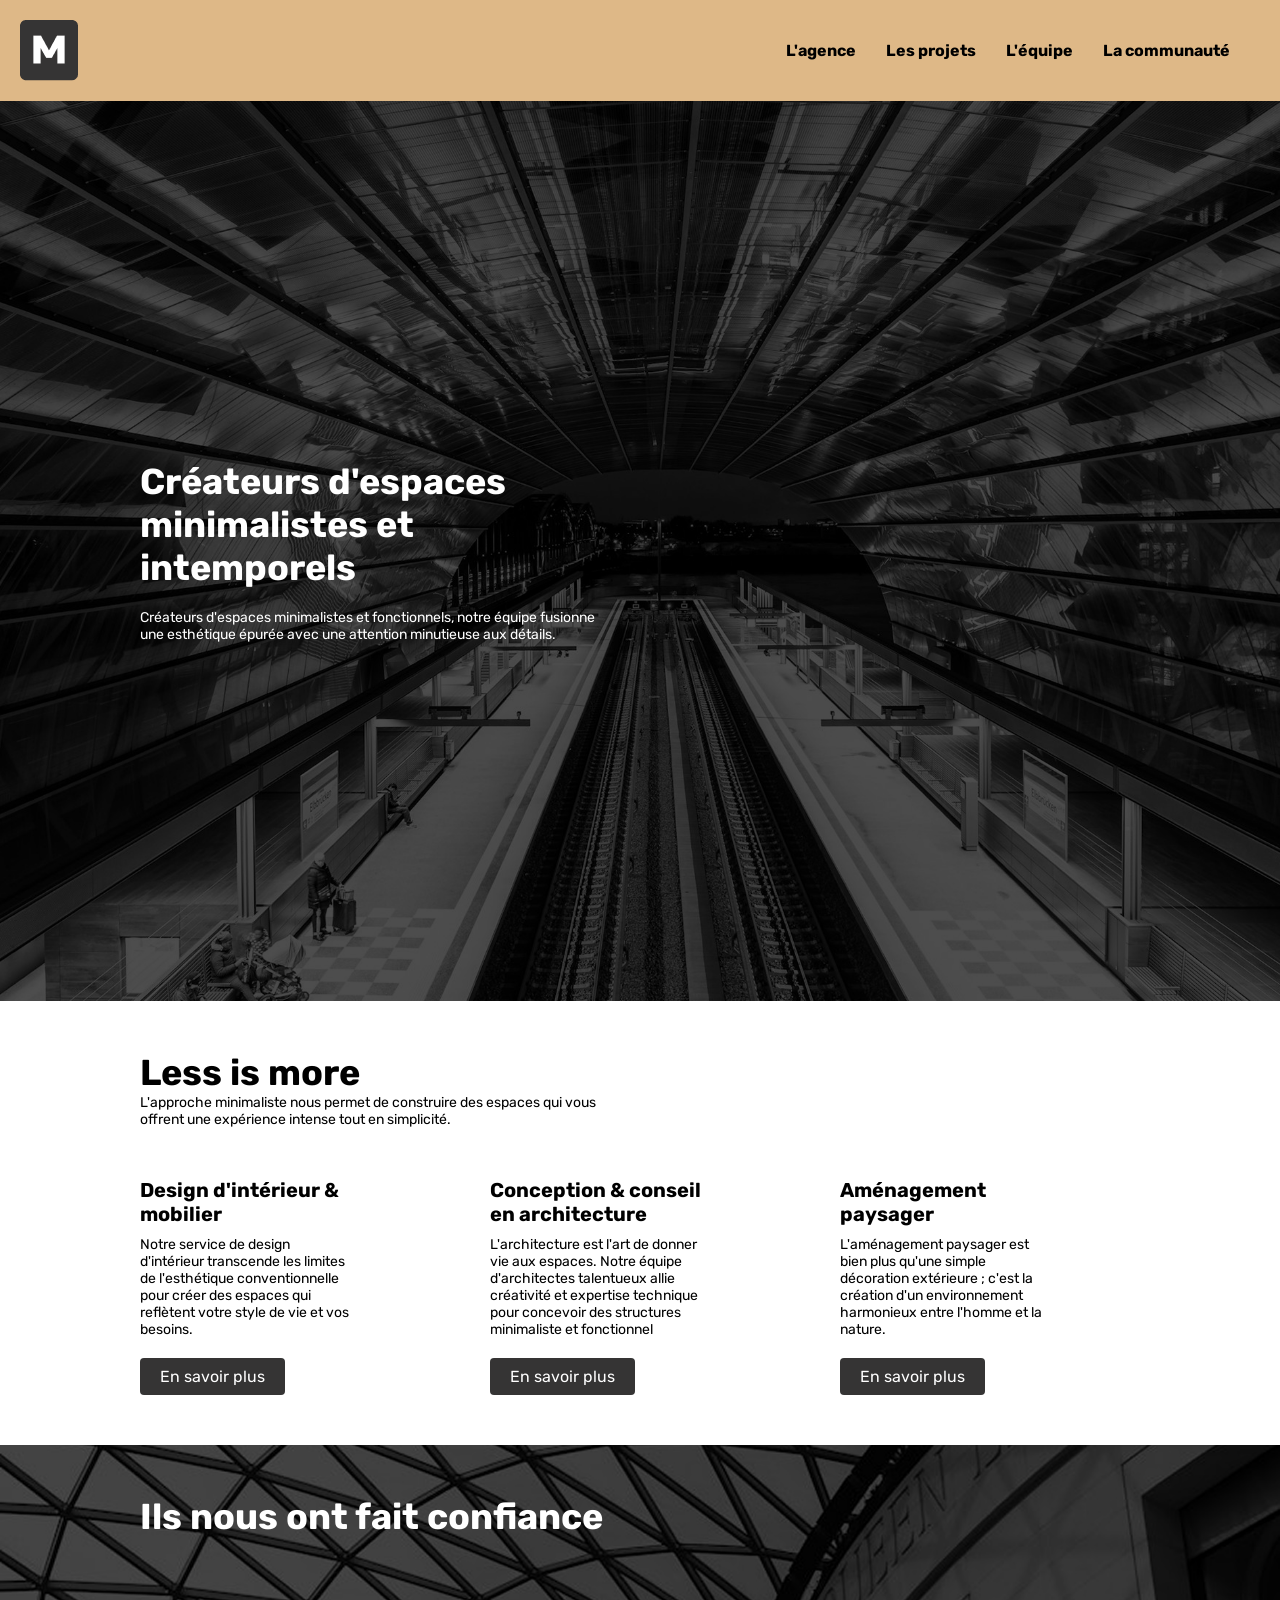
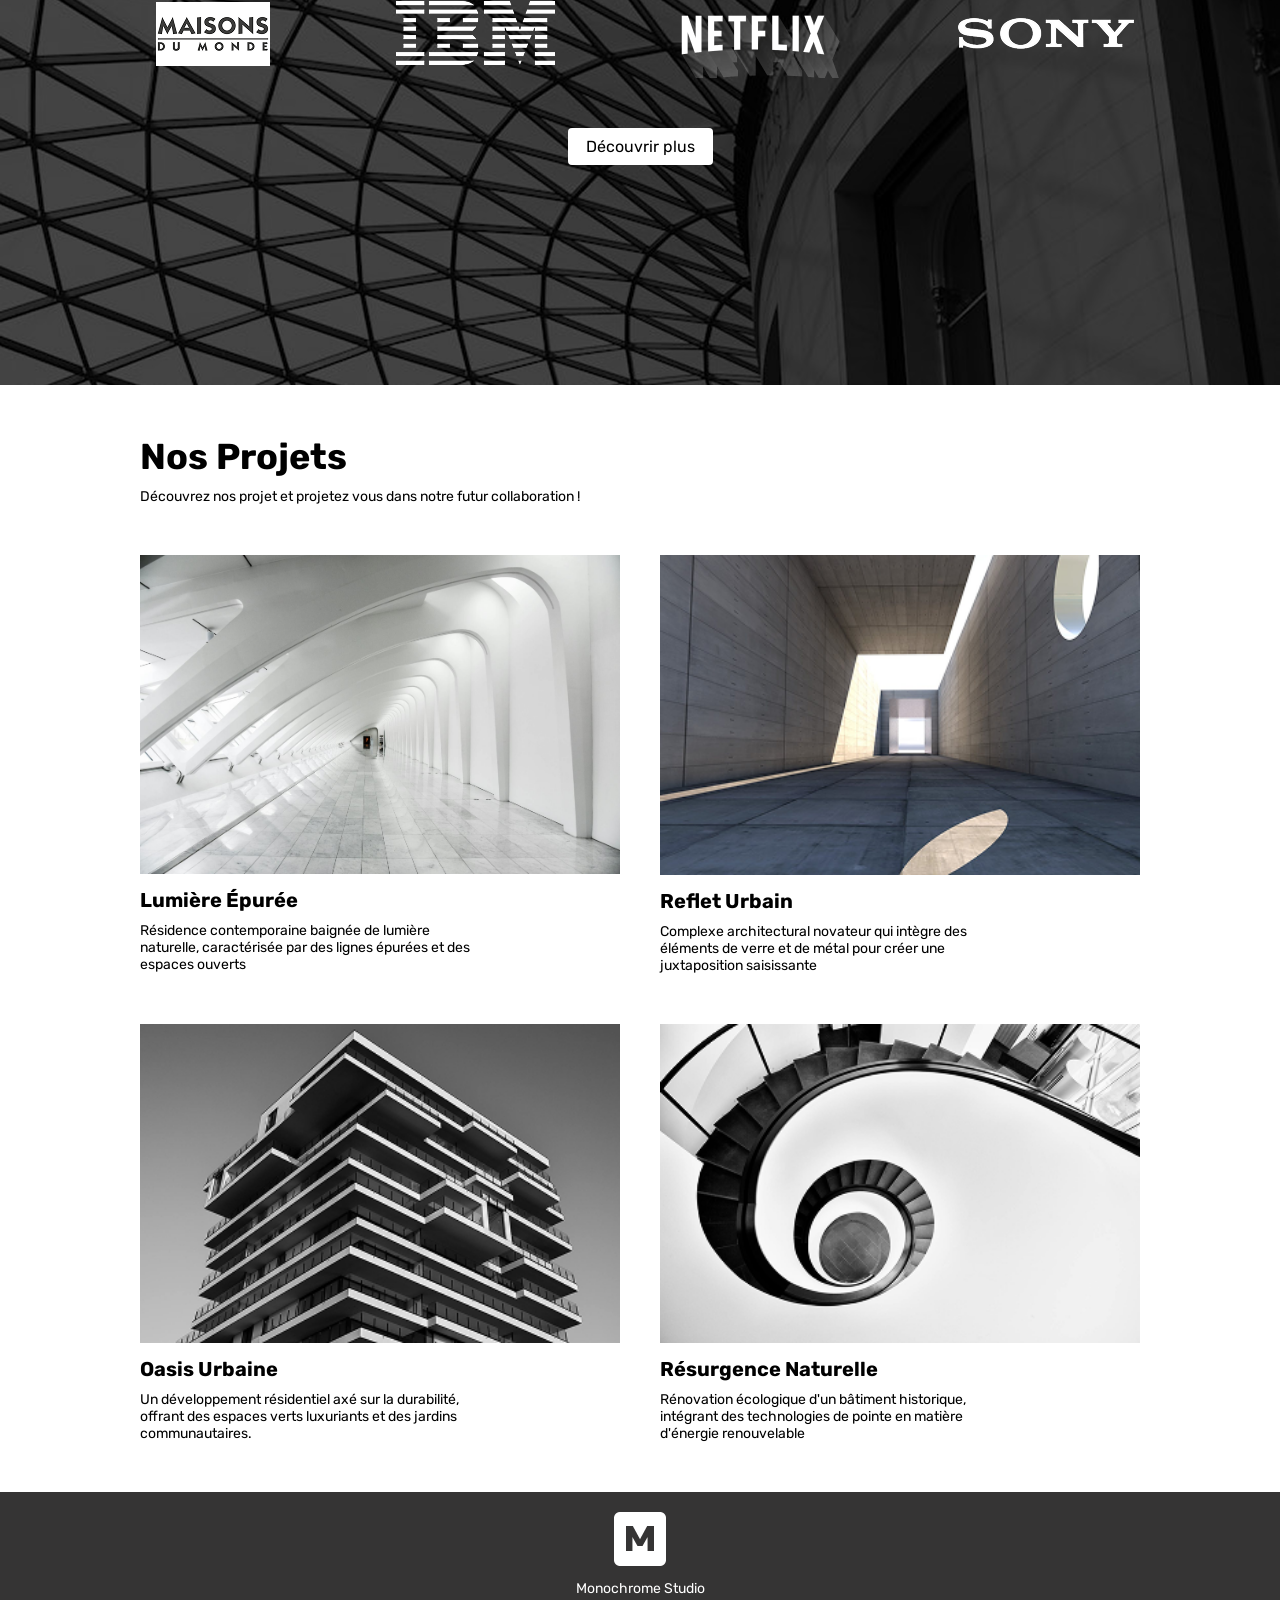
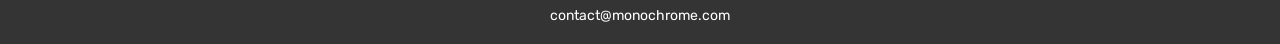
==== commit 1bda9d7f: "section 2" ====
--- a/index.html
+++ b/index.html
@@ -19,10 +19,10 @@
 
         <nav>
             <ul>
-                <li><a href="" class="black">l'agence</a></li>
-                <li><a href="#projets" class="black">les projets</a></li>
-                <li><a href="" class="black">l'équipe</a></li>
-                <li><a href="" class="black">la communauté</a></li>
+                <li><a href="" class="black">L'agence</a></li>
+                <li><a href="#projets" class="black">Les projets</a></li>
+                <li><a href="" class="black">L'équipe</a></li>
+                <li><a href="" class="black">La communauté</a></li>
             </ul>
         </nav>
 
@@ -70,7 +70,7 @@
         </section>
 
         <section class="fond2">
-            
+        
             <div class="container-1000">
 
                 <h2 class="blanc mt-50">Ils nous ont fait confiance</h2>
@@ -85,10 +85,11 @@
                 <div class="flex justify-content-center">
                     <a class="btn mt-50" href="">Découvrir plus</a>
                 </div>
+            
             </div>
-
+        
         </section>
-
+        
         <section id="projets" class="padding-50">
 
             <div class="container-1000">
--- a/style.css
+++ b/style.css
@@ -29,16 +29,13 @@
     justify-content: space-between;
     align-items: center;
     gap: 30px;
+    padding-right: 30px;
 }
 
 li {
     list-style: none;
 }
 
-.gap-8 {
-    display: flex;
-    gap: 8px;
-}
 
 .blanc {
     color: #FFFFFF;
@@ -75,7 +72,8 @@
 a {
     text-decoration: none;
     color: black;
-    /* font-size: 16px; */
+    font-size: 16px;
+    font-weight: bold;
 }
 
 .black {
@@ -83,12 +81,6 @@
 }
 
 /* Taille */
-
-.w-40 {
-    width: 40px;
-}
-
-
 
 h1 {
     font-weight: bold;
@@ -110,15 +102,10 @@
     font-size: 14px;
 }
 
-.paragraphe {
-    width: 307px;
-    height: 213px;
-}
-
-.paragraphes {
-    width: 315px;
-    height: 161px;
-}
+.font-size-20 {
+    font-size: 20px;
+}
+
 
 .flex {
     display: flex;
@@ -134,9 +121,6 @@
     justify-content: center;
 }
 
-.w-25{
-    width: 25%;
-}
 
 .w-30{
     width: 30%;
@@ -153,6 +137,7 @@
 .w-100{
     width: 100%;
 }
+
 
 .container-1200{
     max-width: 1200px;
@@ -168,6 +153,7 @@
     margin-right: auto;
 }
 
+
 .padding-10 {
     padding: 10px;
 }
@@ -180,54 +166,23 @@
     padding: 50px;
 }
 
-.relative {
-    position: relative;
-    top: -150px;
-}
-
-.position {
-    position: relative;
-    left: 260px;
-}
 
 .bouton {
-    border-radius: 5px;
+    border-radius: 4px;
     background-color: #353434;
     padding: 9px 20px;
     color: white;
     display: inline-block;
+    font-weight: 400;
 }
 
 .btn {
-    border-radius: 5px;
+    border-radius: 4px;
     background-color: white;
     padding: 9px 18px;
     color: black;
     display: inline-block;
-}
-
-.bouton_deux {
-    border-radius: 5px;
-    background-color: #353434;
-    color: white;
-    padding: 9px 20px;
-    display: inline-block;
-    position: absolute;
-    top: 120px;
-}
-
-.lumière {
-    width: 832px;
-    height: 521px;
-}
-
-.architecture {
-    width: 350px;
-    height: 525px;
-}
-
-.marges {
-    margin-inline: 200px 200px;
+    font-weight: 400;
 }
 
 
@@ -241,6 +196,15 @@
 
 .mt-50{
     margin-top: 50px;
+}
+
+.ml-50{
+    margin-left: 50px;
+}
+
+
+#projets {
+    scroll-margin-top: 60px;
 }
 
 
